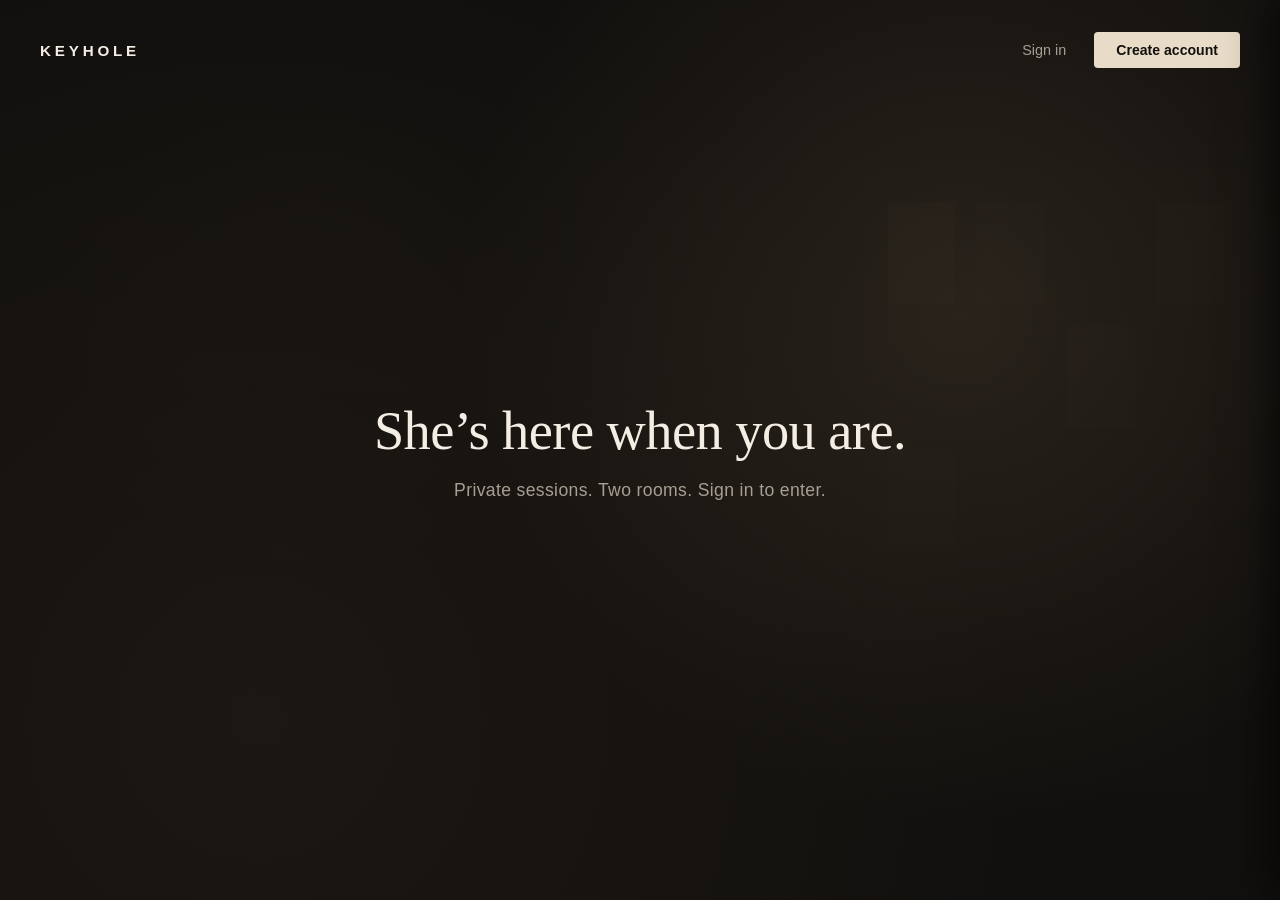
==== index.html @ d039ac05 "Redesign landing page door, sliding auth sheet, and two doors room experience Co-authored-by: mtthew" ====
<!doctype html>
<html lang="en">
<head>
<meta charset="utf-8">
<meta name="viewport" content="width=device-width,initial-scale=1,viewport-fit=cover">
<meta name="theme-color" content="#12100E">
<title>KEYHOLE</title>
<style>
:root {
  --charcoal: #12100E;
  --panel-bg: #1A1714;
  --warm-white: #F3EDE4;
  --muted-stone: #A89F94;
  --cream: #E8DCC8;
  --gold: #C4A574;
  --dusty-rose: #B86A5A;
  --border-line: rgba(196, 165, 116, 0.2);
}

* { box-sizing: border-box; margin: 0; padding: 0; }

body {
  min-height: 100vh;
  background-color: var(--charcoal);
  color: var(--warm-white);
  font-family: -apple-system, BlinkMacSystemFont, "Segoe UI", Roboto, "Helvetica Neue", sans-serif;
  overflow-x: hidden;
  position: relative;
}

/* Dark apartment night background with warm lamp glow & soft city glass */
.bg-scene {
  position: fixed;
  inset: 0;
  z-index: 1;
  background:
    radial-gradient(circle at 75% 35%, rgba(196, 165, 116, 0.12) 0%, transparent 45%),
    radial-gradient(circle at 20% 80%, rgba(30, 25, 20, 0.8) 0%, transparent 60%),
    linear-gradient(180deg, rgba(18, 16, 14, 0.7) 0%, rgba(18, 16, 14, 0.95) 100%),
    url("data:image/svg+xml,%3Csvg xmlns='http://www.w3.org/2000/svg' width='1200' height='800' viewBox='0 0 1200 800'%3E%3Crect width='1200' height='800' fill='%2312100E'/%3E%3Cpath d='M0 0h1200v800H0z' fill='%2312100E'/%3E%3Cg opacity='0.25'%3E%3Crect x='800' y='150' width='350' height='550' fill='%231f1a15' rx='4'/%3E%3Crect x='820' y='180' width='60' height='90' fill='%23C4A574' opacity='0.3'/%3E%3Crect x='900' y='180' width='60' height='90' fill='%23A89F94' opacity='0.15'/%3E%3Crect x='980' y='290' width='60' height='90' fill='%23C4A574' opacity='0.25'/%3E%3Crect x='820' y='400' width='60' height='90' fill='%23A89F94' opacity='0.2'/%3E%3Crect x='1060' y='180' width='60' height='90' fill='%23C4A574' opacity='0.2'/%3E%3C/g%3E%3Ccircle cx='300' cy='320' r='180' fill='%23C4A574' opacity='0.08' filter='blur(40px)'/%3E%3C/svg%3E");
  background-size: cover;
  background-position: center;
}

/* Top bar navigation */
.site-header {
  position: absolute;
  top: 0;
  left: 0;
  right: 0;
  z-index: 10;
  display: flex;
  justify-content: space-between;
  align-items: center;
  padding: 32px 40px;
}

.brand-name {
  font-size: 0.95rem;
  letter-spacing: 0.25em;
  text-transform: uppercase;
  color: var(--warm-white);
  font-weight: 600;
}

.auth-nav-actions {
  display: flex;
  align-items: center;
  gap: 28px;
}

.btn-quiet {
  background: none;
  border: none;
  color: var(--muted-stone);
  font-size: 0.9rem;
  cursor: pointer;
  transition: color 0.2s ease;
  padding: 0;
}

.btn-quiet:hover {
  color: var(--warm-white);
}

.btn-cream {
  background-color: var(--cream);
  color: var(--charcoal);
  border: none;
  padding: 10px 22px;
  border-radius: 4px;
  font-size: 0.88rem;
  font-weight: 600;
  cursor: pointer;
  transition: opacity 0.2s ease, background-color 0.2s ease;
}

.btn-cream:hover {
  opacity: 0.92;
}

.btn-cream:disabled {
  opacity: 0.6;
  cursor: wait;
}

/* Center Hero Copy */
.hero-stage {
  position: relative;
  z-index: 5;
  min-height: 100vh;
  display: flex;
  flex-direction: column;
  justify-content: center;
  align-items: center;
  text-align: center;
  padding: 0 24px;
  transition: transform 0.4s ease;
}

.hero-main-title {
  font-family: Georgia, "Times New Roman", serif;
  font-size: clamp(2rem, 5vw, 3.4rem);
  font-weight: 400;
  color: var(--warm-white);
  letter-spacing: -0.01em;
  margin-bottom: 16px;
  line-height: 1.2;
}

.hero-sub-title {
  font-size: clamp(0.95rem, 2vw, 1.1rem);
  color: var(--muted-stone);
  font-weight: 400;
  letter-spacing: 0.02em;
}

/* Sliding Right Panel */
.slide-panel-overlay {
  position: fixed;
  top: 0;
  right: 0;
  bottom: 0;
  width: min(420px, 100vw);
  background-color: var(--panel-bg);
  z-index: 20;
  box-shadow: -10px 0 40px rgba(0, 0, 0, 0.6);
  transform: translateX(100%);
  transition: transform 0.35s cubic-bezier(0.16, 1, 0.3, 1);
  display: flex;
  flex-direction: column;
  padding: 48px 36px;
  border-left: 1px solid var(--border-line);
}

.slide-panel-overlay.open {
  transform: translateX(0);
}

.panel-close-btn {
  position: absolute;
  top: 28px;
  right: 28px;
  background: none;
  border: none;
  color: var(--muted-stone);
  font-size: 1.4rem;
  cursor: pointer;
  line-height: 1;
}

.panel-close-btn:hover {
  color: var(--warm-white);
}

.panel-title {
  font-family: Georgia, serif;
  font-size: 1.6rem;
  font-weight: 400;
  color: var(--warm-white);
  margin-bottom: 32px;
}

.auth-form {
  display: flex;
  flex-direction: column;
  gap: 20px;
}

.field-group {
  display: flex;
  flex-direction: column;
  gap: 8px;
}

.field-label {
  font-size: 0.8rem;
  color: var(--muted-stone);
  letter-spacing: 0.04em;
}

.field-input {
  width: 100%;
  padding: 12px 14px;
  background-color: var(--charcoal);
  border: 1px solid var(--border-line);
  border-radius: 4px;
  color: var(--warm-white);
  font-size: 0.95rem;
  transition: border-color 0.2s ease;
}

.field-input:focus {
  outline: none;
  border-color: var(--gold);
}

.checkbox-group {
  display: flex;
  align-items: center;
  gap: 10px;
  margin-top: 4px;
}

.checkbox-group input[type="checkbox"] {
  accent-color: var(--gold);
  width: 16px;
  height: 16px;
  cursor: pointer;
}

.checkbox-group label {
  font-size: 0.85rem;
  color: var(--muted-stone);
  cursor: pointer;
}

.panel-submit-btn {
  margin-top: 8px;
  width: 100%;
  padding: 14px;
}

.toggle-mode-wrap {
  margin-top: 20px;
  text-align: center;
}

.toggle-mode-link {
  font-size: 0.85rem;
  color: var(--muted-stone);
  background: none;
  border: none;
  cursor: pointer;
  text-decoration: underline;
  text-underline-offset: 3px;
}

.toggle-mode-link:hover {
  color: var(--warm-white);
}

.forgot-pwd-wrap {
  margin-top: 12px;
  text-align: center;
}

.forgot-pwd-link {
  font-size: 0.75rem;
  color: var(--muted-stone);
  text-decoration: none;
  opacity: 0.7;
}

.forgot-pwd-link:hover {
  opacity: 1;
  text-decoration: underline;
}

.msg-box {
  min-height: 1.2em;
  margin-top: 8px;
  font-size: 0.85rem;
  line-height: 1.4;
}

.msg-box.error {
  color: var(--dusty-rose);
}

.msg-box.ok {
  color: var(--gold);
}

@media (max-width: 600px) {
  .site-header {
    padding: 24px 20px;
  }
  .slide-panel-overlay {
    padding: 36px 24px;
  }
}
</style>
</head>
<body>

<div class="bg-scene"></div>

<header class="site-header">
  <div class="brand-name">KEYHOLE</div>
  <div class="auth-nav-actions">
    <button class="btn-quiet" id="nav-signin-btn">Sign in</button>
    <button class="btn-cream" id="nav-signup-btn">Create account</button>
  </div>
</header>

<main class="hero-stage">
  <h1 class="hero-main-title">She’s here when you are.</h1>
  <p class="hero-sub-title">Private sessions. Two rooms. Sign in to enter.</p>
</main>

<aside class="slide-panel-overlay" id="auth-panel" aria-label="Sign in or Create Account">
  <button class="panel-close-btn" id="panel-close-btn" aria-label="Close panel">&times;</button>
  <h2 class="panel-title" id="panel-title">Sign in</h2>

  <form id="auth-form" class="auth-form" novalidate>
    <div class="field-group" id="name-group" style="display: none;">
      <label class="field-label" for="display_name">Name</label>
      <input class="field-input" id="display_name" name="display_name" type="text" autocomplete="nickname" placeholder="What should she call you?">
    </div>

    <div class="field-group">
      <label class="field-label" for="email">Email</label>
      <input class="field-input" id="email" name="email" type="email" autocomplete="email" required placeholder="you@example.com">
    </div>

    <div class="field-group">
      <label class="field-label" for="password">Password</label>
      <input class="field-input" id="password" name="password" type="password" autocomplete="current-password" required placeholder="Password">
    </div>

    <div class="checkbox-group" id="age-group" style="display: none;">
      <input type="checkbox" id="age_gate" name="age_gate">
      <label for="age_gate">I am 18 or older</label>
    </div>

    <button type="submit" class="btn-cream panel-submit-btn" id="submit-btn">Sign in</button>

    <div class="forgot-pwd-wrap" id="forgot-wrap">
      <a href="#" id="forgot-link" class="forgot-pwd-link">Forgot password</a>
    </div>

    <div id="msg" class="msg-box" role="status"></div>
  </form>

  <div class="toggle-mode-wrap">
    <button class="toggle-mode-link" id="toggle-link">New here? Create account</button>
  </div>
</aside>

<script>
(() => {
  const TOKEN_KEY = 'keyhole_auth_token_v1';
  const NEXT = 'rooms.html';

  if (localStorage.getItem(TOKEN_KEY)) {
    location.replace(NEXT);
    return;
  }

  const navSignin = document.getElementById('nav-signin-btn');
  const navSignup = document.getElementById('nav-signup-btn');
  const panel = document.getElementById('auth-panel');
  const closeBtn = document.getElementById('panel-close-btn');
  const panelTitle = document.getElementById('panel-title');

  const form = document.getElementById('auth-form');
  const nameGroup = document.getElementById('name-group');
  const ageGroup = document.getElementById('age-group');
  const email = document.getElementById('email');
  const password = document.getElementById('password');
  const displayName = document.getElementById('display_name');
  const ageGate = document.getElementById('age_gate');
  const submitBtn = document.getElementById('submit-btn');
  const toggleLink = document.getElementById('toggle-link');
  const forgotLink = document.getElementById('forgot-link');
  const msg = document.getElementById('msg');

  let mode = 'login'; // 'login' | 'signup'

  function say(text, kind) {
    msg.textContent = text || '';
    msg.className = 'msg-box' + (kind ? ' ' + kind : '');
  }

  function setMode(m) {
    mode = m;
    const signup = m === 'signup';
    panelTitle.textContent = signup ? 'Create account' : 'Sign in';
    nameGroup.style.display = signup ? 'flex' : 'none';
    ageGroup.style.display = signup ? 'flex' : 'none';
    password.autocomplete = signup ? 'new-password' : 'current-password';
    submitBtn.textContent = signup ? 'Create account' : 'Sign in';
    toggleLink.textContent = signup ? 'Already have an account? Sign in' : 'New here? Create account';
    say('');
  }

  function openPanel(m) {
    setMode(m);
    panel.classList.add('open');
    setTimeout(() => email.focus(), 100);
  }

  function closePanel() {
    panel.classList.remove('open');
  }

  async function api(path, body) {
    const res = await fetch(path, {
      method: 'POST',
      headers: { 'Content-Type': 'application/json' },
      body: JSON.stringify(body)
    });
    let data = {};
    try { data = await res.json(); } catch (_) {}
    if (!res.ok) {
      const e = new Error(data.detail || `Request failed (${res.status})`);
      e.status = res.status;
      throw e;
    }
    return data;
  }

  navSignin.addEventListener('click', () => openPanel('login'));
  navSignup.addEventListener('click', () => openPanel('signup'));
  closeBtn.addEventListener('click', closePanel);

  toggleLink.addEventListener('click', (e) => {
    e.preventDefault();
    setMode(mode === 'signup' ? 'login' : 'signup');
  });

  forgotLink.addEventListener('click', async (e) => {
    e.preventDefault();
    if (!email.value.trim()) return say('Enter your email first.', 'error');
    try {
      await api('/auth/resend-verification', { email: email.value.trim() });
      say(`Verification / reset link sent to ${email.value.trim()}.`, 'ok');
    } catch (err) {
      say(err.message, 'error');
    }
  });

  form.addEventListener('submit', async (e) => {
    e.preventDefault();
    const em = email.value.trim(), pw = password.value;
    if (!em || !pw) return say('Email and password are required.', 'error');

    if (mode === 'signup' && !ageGate.checked) {
      return say('You must confirm you are 18 or older.', 'error');
    }

    submitBtn.disabled = true;
    say('');

    try {
      if (mode === 'signup') {
        const res = await api('/auth/signup', {
          email: em,
          password: pw,
          display_name: displayName.value.trim() || em.split('@')[0]
        });
        if (res.needs_verification) {
          setMode('login');
          say(`Check ${em} for a verification link, then sign in.`, 'ok');
          return;
        }
      }
      const data = await api('/auth/login', { email: em, password: pw });
      localStorage.setItem(TOKEN_KEY, data.token);
      location.replace(NEXT);
    } catch (err) {
      say(err.message || 'Could not sign in.', 'error');
    } finally {
      submitBtn.disabled = false;
    }
  });
})();
</script>
</body>
</html>
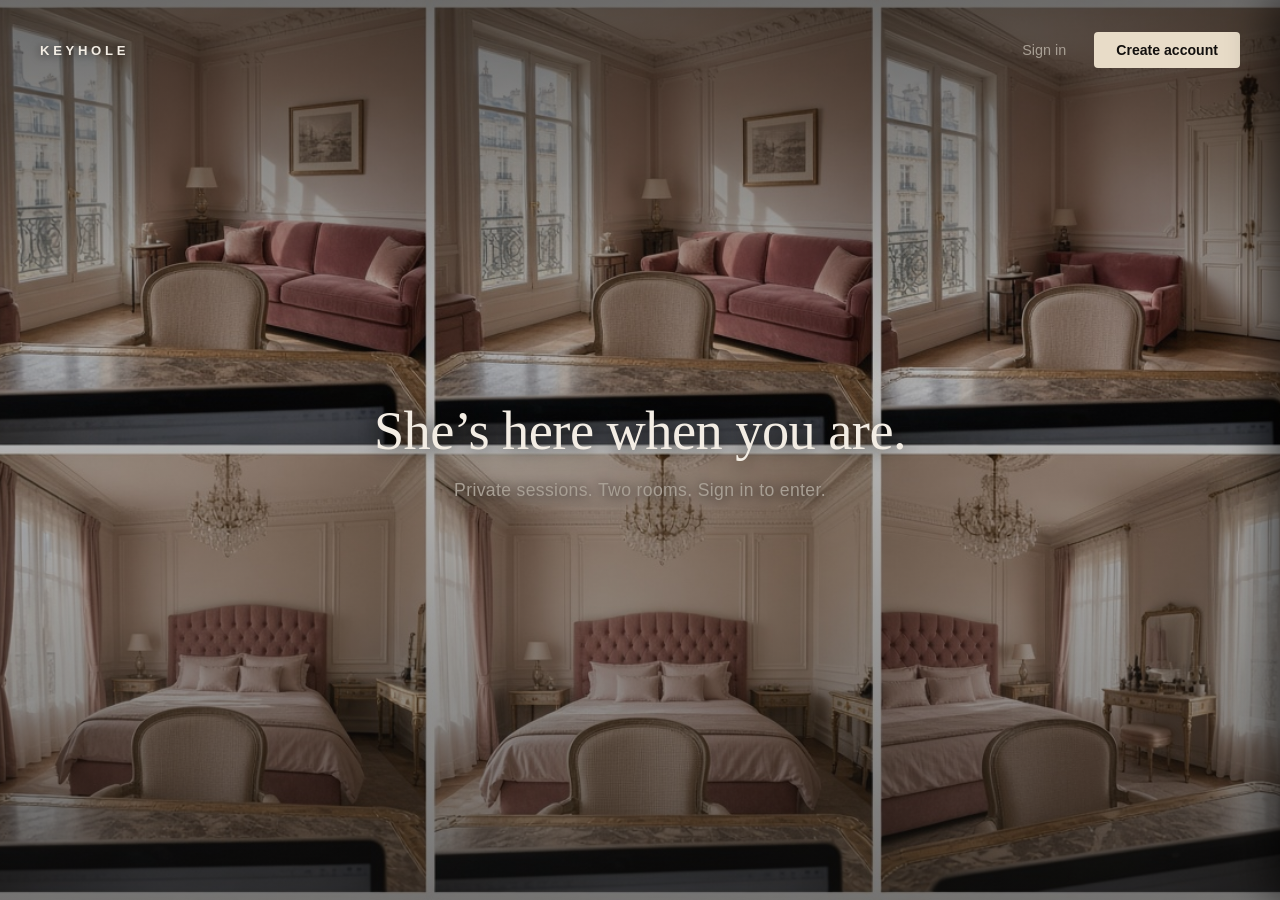
==== commit 1b1a151c: "Use real night stills for the door landing and room pick. The landing keeps the house sign-in sheet " ====
--- a/index.html
+++ b/index.html
@@ -28,18 +28,26 @@
   position: relative;
 }
 
-/* Dark apartment night background with warm lamp glow & soft city glass */
+/* One real night-apartment still. Charcoal scrim keeps type readable; house gold stays the brand. */
 .bg-scene {
   position: fixed;
   inset: 0;
   z-index: 1;
+  background: var(--charcoal);
+  overflow: hidden;
+}
+.bg-scene img {
+  width: 100%;
+  height: 100%;
+  object-fit: cover;
+  object-position: 28% center;
+}
+.bg-scrim {
+  position: absolute;
+  inset: 0;
   background:
-    radial-gradient(circle at 75% 35%, rgba(196, 165, 116, 0.12) 0%, transparent 45%),
-    radial-gradient(circle at 20% 80%, rgba(30, 25, 20, 0.8) 0%, transparent 60%),
-    linear-gradient(180deg, rgba(18, 16, 14, 0.7) 0%, rgba(18, 16, 14, 0.95) 100%),
-    url("data:image/svg+xml,%3Csvg xmlns='http://www.w3.org/2000/svg' width='1200' height='800' viewBox='0 0 1200 800'%3E%3Crect width='1200' height='800' fill='%2312100E'/%3E%3Cpath d='M0 0h1200v800H0z' fill='%2312100E'/%3E%3Cg opacity='0.25'%3E%3Crect x='800' y='150' width='350' height='550' fill='%231f1a15' rx='4'/%3E%3Crect x='820' y='180' width='60' height='90' fill='%23C4A574' opacity='0.3'/%3E%3Crect x='900' y='180' width='60' height='90' fill='%23A89F94' opacity='0.15'/%3E%3Crect x='980' y='290' width='60' height='90' fill='%23C4A574' opacity='0.25'/%3E%3Crect x='820' y='400' width='60' height='90' fill='%23A89F94' opacity='0.2'/%3E%3Crect x='1060' y='180' width='60' height='90' fill='%23C4A574' opacity='0.2'/%3E%3C/g%3E%3Ccircle cx='300' cy='320' r='180' fill='%23C4A574' opacity='0.08' filter='blur(40px)'/%3E%3C/svg%3E");
-  background-size: cover;
-  background-position: center;
+    linear-gradient(180deg, rgba(18, 16, 14, 0.62) 0%, rgba(18, 16, 14, 0.28) 42%, rgba(18, 16, 14, 0.58) 100%);
+  pointer-events: none;
 }
 
 /* Top bar navigation */
@@ -56,11 +64,12 @@
 }
 
 .brand-name {
-  font-size: 0.95rem;
-  letter-spacing: 0.25em;
+  font-size: 0.82rem;
+  letter-spacing: 0.28em;
   text-transform: uppercase;
   color: var(--warm-white);
   font-weight: 600;
+  text-shadow: 0 1px 10px rgba(18, 16, 14, 0.7);
 }
 
 .auth-nav-actions {
@@ -126,6 +135,7 @@
   letter-spacing: -0.01em;
   margin-bottom: 16px;
   line-height: 1.2;
+  text-shadow: 0 2px 18px rgba(18, 16, 14, 0.75);
 }
 
 .hero-sub-title {
@@ -133,6 +143,7 @@
   color: var(--muted-stone);
   font-weight: 400;
   letter-spacing: 0.02em;
+  text-shadow: 0 1px 12px rgba(18, 16, 14, 0.8);
 }
 
 /* Sliding Right Panel */
@@ -304,7 +315,10 @@
 </head>
 <body>
 
-<div class="bg-scene"></div>
+<div class="bg-scene" aria-hidden="true">
+  <img src="assets/IMG_3542.jpeg" alt="">
+  <div class="bg-scrim"></div>
+</div>
 
 <header class="site-header">
   <div class="brand-name">KEYHOLE</div>
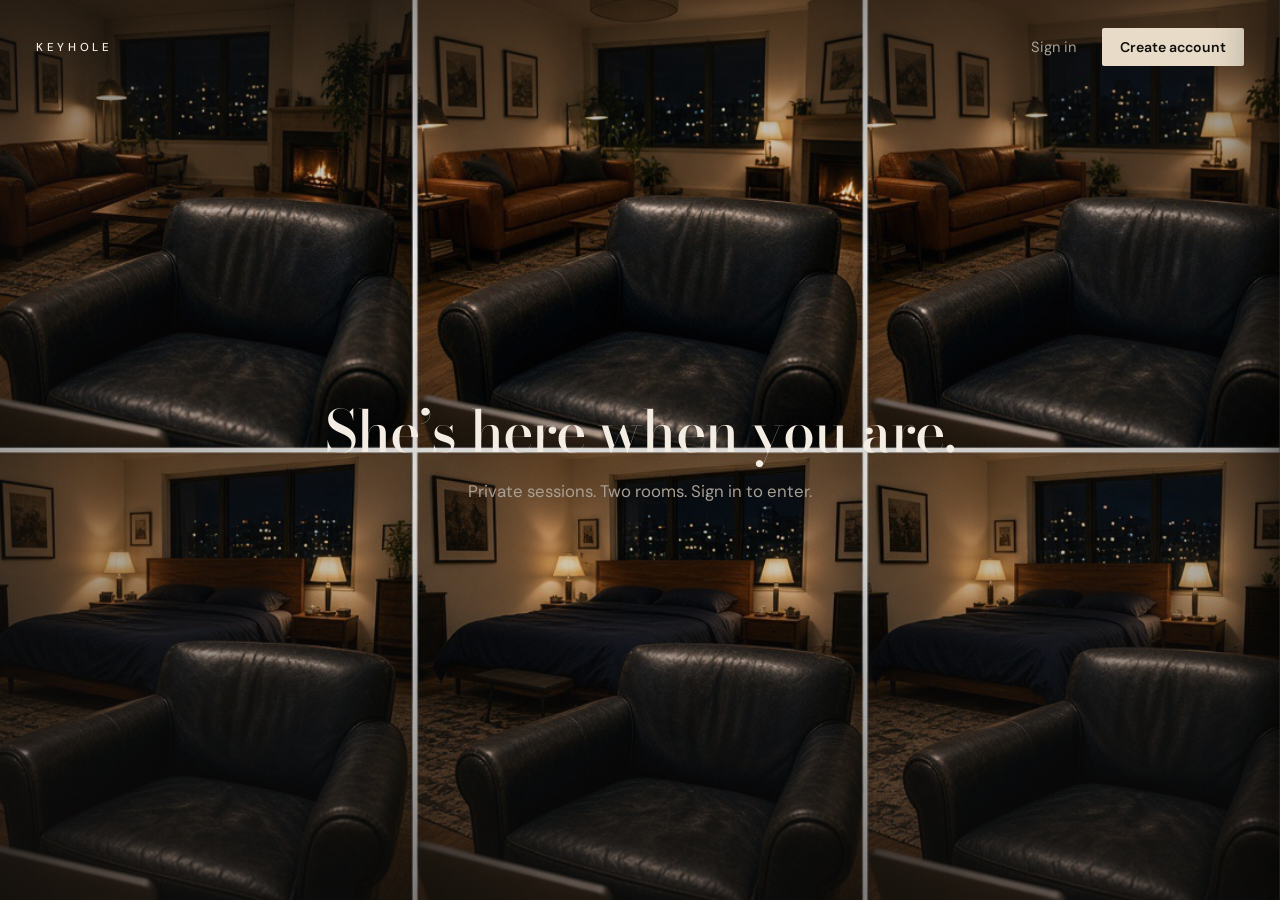
==== commit 69e8cb2c: "Replace the fake first page with a locked door, sign-in sheet, and two rooms. The landing is one nig" ====
--- a/index.html
+++ b/index.html
@@ -4,371 +4,258 @@
 <meta charset="utf-8">
 <meta name="viewport" content="width=device-width,initial-scale=1,viewport-fit=cover">
 <meta name="theme-color" content="#12100E">
+<meta name="color-scheme" content="dark">
 <title>KEYHOLE</title>
+<link rel="stylesheet" href="house.css">
+<link rel="preconnect" href="https://fonts.googleapis.com">
+<link rel="preconnect" href="https://fonts.gstatic.com" crossorigin>
+<link href="https://fonts.googleapis.com/css2?family=Bodoni+Moda:opsz,wght@6..96,500;6..96,600&family=DM+Sans:wght@400;500;600&display=swap" rel="stylesheet">
+<script>
+  if (localStorage.getItem('keyhole_auth_token_v1')) location.replace('rooms.html');
+</script>
 <style>
-:root {
-  --charcoal: #12100E;
-  --panel-bg: #1A1714;
-  --warm-white: #F3EDE4;
-  --muted-stone: #A89F94;
-  --cream: #E8DCC8;
-  --gold: #C4A574;
-  --dusty-rose: #B86A5A;
-  --border-line: rgba(196, 165, 116, 0.2);
-}
-
-* { box-sizing: border-box; margin: 0; padding: 0; }
-
-body {
-  min-height: 100vh;
-  background-color: var(--charcoal);
-  color: var(--warm-white);
-  font-family: -apple-system, BlinkMacSystemFont, "Segoe UI", Roboto, "Helvetica Neue", sans-serif;
-  overflow-x: hidden;
-  position: relative;
-}
-
-/* One real night-apartment still. Charcoal scrim keeps type readable; house gold stays the brand. */
-.bg-scene {
-  position: fixed;
-  inset: 0;
-  z-index: 1;
-  background: var(--charcoal);
-  overflow: hidden;
-}
-.bg-scene img {
-  width: 100%;
-  height: 100%;
-  object-fit: cover;
-  object-position: 28% center;
-}
-.bg-scrim {
-  position: absolute;
-  inset: 0;
-  background:
-    linear-gradient(180deg, rgba(18, 16, 14, 0.62) 0%, rgba(18, 16, 14, 0.28) 42%, rgba(18, 16, 14, 0.58) 100%);
-  pointer-events: none;
-}
-
-/* Top bar navigation */
-.site-header {
-  position: absolute;
-  top: 0;
-  left: 0;
-  right: 0;
-  z-index: 10;
-  display: flex;
-  justify-content: space-between;
-  align-items: center;
-  padding: 32px 40px;
-}
-
-.brand-name {
-  font-size: 0.82rem;
-  letter-spacing: 0.28em;
-  text-transform: uppercase;
-  color: var(--warm-white);
-  font-weight: 600;
-  text-shadow: 0 1px 10px rgba(18, 16, 14, 0.7);
-}
-
-.auth-nav-actions {
-  display: flex;
-  align-items: center;
-  gap: 28px;
-}
-
-.btn-quiet {
-  background: none;
-  border: none;
-  color: var(--muted-stone);
-  font-size: 0.9rem;
-  cursor: pointer;
-  transition: color 0.2s ease;
-  padding: 0;
-}
-
-.btn-quiet:hover {
-  color: var(--warm-white);
-}
-
-.btn-cream {
-  background-color: var(--cream);
-  color: var(--charcoal);
-  border: none;
-  padding: 10px 22px;
-  border-radius: 4px;
-  font-size: 0.88rem;
-  font-weight: 600;
-  cursor: pointer;
-  transition: opacity 0.2s ease, background-color 0.2s ease;
-}
-
-.btn-cream:hover {
-  opacity: 0.92;
-}
-
-.btn-cream:disabled {
-  opacity: 0.6;
-  cursor: wait;
-}
-
-/* Center Hero Copy */
-.hero-stage {
-  position: relative;
-  z-index: 5;
-  min-height: 100vh;
-  display: flex;
-  flex-direction: column;
-  justify-content: center;
-  align-items: center;
-  text-align: center;
-  padding: 0 24px;
-  transition: transform 0.4s ease;
-}
-
-.hero-main-title {
-  font-family: Georgia, "Times New Roman", serif;
-  font-size: clamp(2rem, 5vw, 3.4rem);
-  font-weight: 400;
-  color: var(--warm-white);
-  letter-spacing: -0.01em;
-  margin-bottom: 16px;
-  line-height: 1.2;
-  text-shadow: 0 2px 18px rgba(18, 16, 14, 0.75);
-}
-
-.hero-sub-title {
-  font-size: clamp(0.95rem, 2vw, 1.1rem);
-  color: var(--muted-stone);
-  font-weight: 400;
-  letter-spacing: 0.02em;
-  text-shadow: 0 1px 12px rgba(18, 16, 14, 0.8);
-}
-
-/* Sliding Right Panel */
-.slide-panel-overlay {
-  position: fixed;
-  top: 0;
-  right: 0;
-  bottom: 0;
-  width: min(420px, 100vw);
-  background-color: var(--panel-bg);
-  z-index: 20;
-  box-shadow: -10px 0 40px rgba(0, 0, 0, 0.6);
-  transform: translateX(100%);
-  transition: transform 0.35s cubic-bezier(0.16, 1, 0.3, 1);
-  display: flex;
-  flex-direction: column;
-  padding: 48px 36px;
-  border-left: 1px solid var(--border-line);
-}
-
-.slide-panel-overlay.open {
-  transform: translateX(0);
-}
-
-.panel-close-btn {
-  position: absolute;
-  top: 28px;
-  right: 28px;
-  background: none;
-  border: none;
-  color: var(--muted-stone);
-  font-size: 1.4rem;
-  cursor: pointer;
-  line-height: 1;
-}
-
-.panel-close-btn:hover {
-  color: var(--warm-white);
-}
-
-.panel-title {
-  font-family: Georgia, serif;
-  font-size: 1.6rem;
-  font-weight: 400;
-  color: var(--warm-white);
-  margin-bottom: 32px;
-}
-
-.auth-form {
-  display: flex;
-  flex-direction: column;
-  gap: 20px;
-}
-
-.field-group {
-  display: flex;
-  flex-direction: column;
-  gap: 8px;
-}
-
-.field-label {
-  font-size: 0.8rem;
-  color: var(--muted-stone);
-  letter-spacing: 0.04em;
-}
-
-.field-input {
-  width: 100%;
-  padding: 12px 14px;
-  background-color: var(--charcoal);
-  border: 1px solid var(--border-line);
-  border-radius: 4px;
-  color: var(--warm-white);
-  font-size: 0.95rem;
-  transition: border-color 0.2s ease;
-}
-
-.field-input:focus {
-  outline: none;
-  border-color: var(--gold);
-}
-
-.checkbox-group {
-  display: flex;
-  align-items: center;
-  gap: 10px;
-  margin-top: 4px;
-}
-
-.checkbox-group input[type="checkbox"] {
-  accent-color: var(--gold);
-  width: 16px;
-  height: 16px;
-  cursor: pointer;
-}
-
-.checkbox-group label {
-  font-size: 0.85rem;
-  color: var(--muted-stone);
-  cursor: pointer;
-}
-
-.panel-submit-btn {
-  margin-top: 8px;
-  width: 100%;
-  padding: 14px;
-}
-
-.toggle-mode-wrap {
-  margin-top: 20px;
-  text-align: center;
-}
-
-.toggle-mode-link {
-  font-size: 0.85rem;
-  color: var(--muted-stone);
-  background: none;
-  border: none;
-  cursor: pointer;
-  text-decoration: underline;
-  text-underline-offset: 3px;
-}
-
-.toggle-mode-link:hover {
-  color: var(--warm-white);
-}
-
-.forgot-pwd-wrap {
-  margin-top: 12px;
-  text-align: center;
-}
-
-.forgot-pwd-link {
-  font-size: 0.75rem;
-  color: var(--muted-stone);
-  text-decoration: none;
-  opacity: 0.7;
-}
-
-.forgot-pwd-link:hover {
-  opacity: 1;
-  text-decoration: underline;
-}
-
-.msg-box {
-  min-height: 1.2em;
-  margin-top: 8px;
-  font-size: 0.85rem;
-  line-height: 1.4;
-}
-
-.msg-box.error {
-  color: var(--dusty-rose);
-}
-
-.msg-box.ok {
-  color: var(--gold);
-}
-
-@media (max-width: 600px) {
-  .site-header {
-    padding: 24px 20px;
-  }
-  .slide-panel-overlay {
-    padding: 36px 24px;
-  }
-}
+  * { box-sizing: border-box; margin: 0; padding: 0; }
+  html, body { height: 100%; }
+  body {
+    min-height: 100vh;
+    background: var(--charcoal);
+    color: var(--ink);
+    font-family: "DM Sans", -apple-system, BlinkMacSystemFont, "Segoe UI", sans-serif;
+    overflow: hidden;
+  }
+  button, input { font: inherit; }
+  .night-still {
+    position: fixed;
+    inset: 0;
+    width: 100%;
+    height: 100%;
+    object-fit: cover;
+    object-position: center 40%;
+    z-index: 0;
+  }
+  .night-shade {
+    position: fixed;
+    inset: 0;
+    z-index: 1;
+    pointer-events: none;
+    background:
+      linear-gradient(180deg, rgba(18, 16, 14, 0.42) 0%, rgba(18, 16, 14, 0.08) 28%, rgba(18, 16, 14, 0.18) 62%, rgba(18, 16, 14, 0.55) 100%),
+      linear-gradient(90deg, rgba(18, 16, 14, 0.28), transparent 32%, transparent 68%, rgba(18, 16, 14, 0.2));
+  }
+  .house-bar {
+    position: absolute;
+    top: 0;
+    left: 0;
+    right: 0;
+    z-index: 5;
+    display: flex;
+    justify-content: space-between;
+    align-items: center;
+    padding: 28px 36px;
+  }
+  .house-name {
+    font-size: 0.72rem;
+    letter-spacing: 0.32em;
+    text-transform: uppercase;
+    font-weight: 500;
+    color: var(--ink);
+  }
+  .house-actions {
+    display: flex;
+    align-items: center;
+    gap: 26px;
+  }
+  .quiet {
+    background: none;
+    border: none;
+    color: var(--stone);
+    font-size: 0.92rem;
+    cursor: pointer;
+    padding: 0;
+  }
+  .quiet:hover { color: var(--ink); }
+  .cream-btn {
+    background: var(--cream);
+    color: var(--charcoal);
+    border: none;
+    border-radius: 2px;
+    padding: 10px 18px;
+    font-size: 0.88rem;
+    font-weight: 600;
+    cursor: pointer;
+  }
+  .cream-btn:hover { opacity: 0.92; }
+  .cream-btn:disabled { opacity: 0.6; cursor: wait; }
+  .hero {
+    position: relative;
+    z-index: 2;
+    min-height: 100vh;
+    display: flex;
+    flex-direction: column;
+    justify-content: center;
+    align-items: center;
+    text-align: center;
+    padding: 0 28px;
+    transition: padding 0.35s ease;
+  }
+  body.sheet-open .hero { padding-right: min(33.33vw, 440px); }
+  .hero-line {
+    font-family: "Bodoni Moda", Georgia, serif;
+    font-weight: 500;
+    font-size: clamp(2.1rem, 5vw, 3.6rem);
+    letter-spacing: -0.015em;
+    line-height: 1.15;
+    color: var(--ink);
+  }
+  .hero-note {
+    margin-top: 16px;
+    color: var(--stone);
+    font-size: clamp(0.92rem, 1.6vw, 1.05rem);
+    font-weight: 400;
+  }
+  .sheet {
+    position: fixed;
+    top: 0;
+    right: 0;
+    bottom: 0;
+    width: 33.333vw;
+    min-width: 300px;
+    max-width: 440px;
+    z-index: 8;
+    background: var(--panel);
+    border-left: 1px solid rgba(196, 165, 116, 0.28);
+    box-shadow: -18px 0 50px rgba(0, 0, 0, 0.45);
+    transform: translateX(100%);
+    transition: transform 0.38s cubic-bezier(0.16, 1, 0.3, 1);
+    padding: 56px 32px 32px;
+    overflow: auto;
+  }
+  .sheet.open { transform: translateX(0); }
+  .sheet-close {
+    position: absolute;
+    top: 22px;
+    right: 22px;
+    background: none;
+    border: none;
+    color: var(--stone);
+    font-size: 1.4rem;
+    line-height: 1;
+    cursor: pointer;
+  }
+  .sheet-close:hover { color: var(--ink); }
+  .sheet h2 {
+    font-family: "Bodoni Moda", Georgia, serif;
+    font-weight: 500;
+    font-size: 1.7rem;
+    margin-bottom: 28px;
+  }
+  form { display: flex; flex-direction: column; gap: 16px; }
+  label {
+    display: block;
+    font-size: 0.75rem;
+    letter-spacing: 0.06em;
+    text-transform: uppercase;
+    color: var(--stone);
+    margin-bottom: 6px;
+  }
+  input[type="email"],
+  input[type="password"],
+  input[type="text"] {
+    width: 100%;
+    background: var(--charcoal);
+    color: var(--ink);
+    border: 1px solid rgba(196, 165, 116, 0.22);
+    border-radius: 2px;
+    padding: 12px 12px;
+    outline: none;
+  }
+  input:focus { border-color: var(--gold); }
+  .age {
+    display: flex;
+    align-items: center;
+    gap: 10px;
+    color: var(--stone);
+    font-size: 0.88rem;
+  }
+  .age input { accent-color: var(--gold); width: 16px; height: 16px; }
+  .sheet .cream-btn { width: 100%; padding: 13px; }
+  .forgot {
+    display: block;
+    text-align: center;
+    margin-top: -4px;
+    font-size: 0.72rem;
+    color: var(--stone);
+    opacity: 0.8;
+    text-decoration: none;
+  }
+  .forgot:hover { color: var(--ink); }
+  .switch {
+    margin-top: 18px;
+    text-align: center;
+  }
+  .switch button {
+    background: none;
+    border: none;
+    color: var(--stone);
+    font-size: 0.84rem;
+    cursor: pointer;
+    text-decoration: underline;
+    text-underline-offset: 3px;
+  }
+  .switch button:hover { color: var(--ink); }
+  .msg { min-height: 1.2em; font-size: 0.84rem; line-height: 1.4; }
+  .msg.error { color: var(--rose); }
+  .msg.ok { color: var(--gold); }
+  @media (max-width: 760px) {
+    .house-bar { padding: 20px 18px; }
+    .sheet { width: 100%; min-width: 0; max-width: none; }
+    body.sheet-open .hero { padding-right: 28px; }
+  }
 </style>
 </head>
 <body>
-
-<div class="bg-scene" aria-hidden="true">
-  <img src="assets/IMG_3542.jpeg" alt="">
-  <div class="bg-scrim"></div>
-</div>
-
-<header class="site-header">
-  <div class="brand-name">KEYHOLE</div>
-  <div class="auth-nav-actions">
-    <button class="btn-quiet" id="nav-signin-btn">Sign in</button>
-    <button class="btn-cream" id="nav-signup-btn">Create account</button>
+<img class="night-still" src="assets/IMG_3547.jpeg" alt="">
+<div class="night-shade"></div>
+
+<header class="house-bar">
+  <div class="house-name">Keyhole</div>
+  <div class="house-actions">
+    <button type="button" class="quiet" id="nav-signin-btn">Sign in</button>
+    <button type="button" class="cream-btn" id="nav-signup-btn">Create account</button>
   </div>
 </header>
 
-<main class="hero-stage">
-  <h1 class="hero-main-title">She’s here when you are.</h1>
-  <p class="hero-sub-title">Private sessions. Two rooms. Sign in to enter.</p>
+<main class="hero">
+  <h1 class="hero-line">She’s here when you are.</h1>
+  <p class="hero-note">Private sessions. Two rooms. Sign in to enter.</p>
 </main>
 
-<aside class="slide-panel-overlay" id="auth-panel" aria-label="Sign in or Create Account">
-  <button class="panel-close-btn" id="panel-close-btn" aria-label="Close panel">&times;</button>
-  <h2 class="panel-title" id="panel-title">Sign in</h2>
-
-  <form id="auth-form" class="auth-form" novalidate>
-    <div class="field-group" id="name-group" style="display: none;">
-      <label class="field-label" for="display_name">Name</label>
-      <input class="field-input" id="display_name" name="display_name" type="text" autocomplete="nickname" placeholder="What should she call you?">
+<aside class="sheet" id="auth-panel" aria-label="Sign in or create account" aria-hidden="true">
+  <button type="button" class="sheet-close" id="panel-close-btn" aria-label="Close">&times;</button>
+  <h2 id="panel-title">Sign in</h2>
+  <form id="auth-form" novalidate>
+    <div id="name-group" style="display:none">
+      <label for="display_name">Name</label>
+      <input id="display_name" name="display_name" type="text" autocomplete="nickname">
     </div>
-
-    <div class="field-group">
-      <label class="field-label" for="email">Email</label>
-      <input class="field-input" id="email" name="email" type="email" autocomplete="email" required placeholder="you@example.com">
+    <div>
+      <label for="email">Email</label>
+      <input id="email" name="email" type="email" autocomplete="email" required>
     </div>
-
-    <div class="field-group">
-      <label class="field-label" for="password">Password</label>
-      <input class="field-input" id="password" name="password" type="password" autocomplete="current-password" required placeholder="Password">
+    <div>
+      <label for="password">Password</label>
+      <input id="password" name="password" type="password" autocomplete="current-password" required>
     </div>
-
-    <div class="checkbox-group" id="age-group" style="display: none;">
+    <div class="age" id="age-group" style="display:none">
       <input type="checkbox" id="age_gate" name="age_gate">
-      <label for="age_gate">I am 18 or older</label>
+      <label for="age_gate" style="margin:0;letter-spacing:0;text-transform:none;font-size:0.88rem">I am 18 or older</label>
     </div>
-
-    <button type="submit" class="btn-cream panel-submit-btn" id="submit-btn">Sign in</button>
-
-    <div class="forgot-pwd-wrap" id="forgot-wrap">
-      <a href="#" id="forgot-link" class="forgot-pwd-link">Forgot password</a>
-    </div>
-
-    <div id="msg" class="msg-box" role="status"></div>
+    <button type="submit" class="cream-btn" id="submit-btn">Sign in</button>
+    <a href="#" id="forgot-link" class="forgot">Forgot password</a>
+    <div id="msg" class="msg" role="status"></div>
   </form>
-
-  <div class="toggle-mode-wrap">
-    <button class="toggle-mode-link" id="toggle-link">New here? Create account</button>
+  <div class="switch">
+    <button type="button" id="toggle-link">New here? Create account</button>
   </div>
 </aside>
 
@@ -376,7 +263,6 @@
 (() => {
   const TOKEN_KEY = 'keyhole_auth_token_v1';
   const NEXT = 'rooms.html';
-
   if (localStorage.getItem(TOKEN_KEY)) {
     location.replace(NEXT);
     return;
@@ -387,7 +273,6 @@
   const panel = document.getElementById('auth-panel');
   const closeBtn = document.getElementById('panel-close-btn');
   const panelTitle = document.getElementById('panel-title');
-
   const form = document.getElementById('auth-form');
   const nameGroup = document.getElementById('name-group');
   const ageGroup = document.getElementById('age-group');
@@ -399,19 +284,18 @@
   const toggleLink = document.getElementById('toggle-link');
   const forgotLink = document.getElementById('forgot-link');
   const msg = document.getElementById('msg');
-
-  let mode = 'login'; // 'login' | 'signup'
+  let mode = 'login';
 
   function say(text, kind) {
     msg.textContent = text || '';
-    msg.className = 'msg-box' + (kind ? ' ' + kind : '');
+    msg.className = 'msg' + (kind ? ' ' + kind : '');
   }
 
   function setMode(m) {
     mode = m;
     const signup = m === 'signup';
     panelTitle.textContent = signup ? 'Create account' : 'Sign in';
-    nameGroup.style.display = signup ? 'flex' : 'none';
+    nameGroup.style.display = signup ? 'block' : 'none';
     ageGroup.style.display = signup ? 'flex' : 'none';
     password.autocomplete = signup ? 'new-password' : 'current-password';
     submitBtn.textContent = signup ? 'Create account' : 'Sign in';
@@ -422,11 +306,15 @@
   function openPanel(m) {
     setMode(m);
     panel.classList.add('open');
-    setTimeout(() => email.focus(), 100);
+    panel.setAttribute('aria-hidden', 'false');
+    document.body.classList.add('sheet-open');
+    setTimeout(() => email.focus(), 80);
   }
 
   function closePanel() {
     panel.classList.remove('open');
+    panel.setAttribute('aria-hidden', 'true');
+    document.body.classList.remove('sheet-open');
   }
 
   async function api(path, body) {
@@ -438,9 +326,11 @@
     let data = {};
     try { data = await res.json(); } catch (_) {}
     if (!res.ok) {
-      const e = new Error(data.detail || `Request failed (${res.status})`);
-      e.status = res.status;
-      throw e;
+      const detail = data.detail;
+      const text = typeof detail === 'string' ? detail : (Array.isArray(detail) ? (detail[0] && detail[0].msg) : '') || ('Request failed (' + res.status + ')');
+      const err = new Error(text);
+      err.status = res.status;
+      throw err;
     }
     return data;
   }
@@ -448,18 +338,17 @@
   navSignin.addEventListener('click', () => openPanel('login'));
   navSignup.addEventListener('click', () => openPanel('signup'));
   closeBtn.addEventListener('click', closePanel);
-
-  toggleLink.addEventListener('click', (e) => {
-    e.preventDefault();
-    setMode(mode === 'signup' ? 'login' : 'signup');
+  document.addEventListener('keydown', (e) => {
+    if (e.key === 'Escape') closePanel();
   });
+  toggleLink.addEventListener('click', () => setMode(mode === 'signup' ? 'login' : 'signup'));
 
   forgotLink.addEventListener('click', async (e) => {
     e.preventDefault();
     if (!email.value.trim()) return say('Enter your email first.', 'error');
     try {
       await api('/auth/resend-verification', { email: email.value.trim() });
-      say(`Verification / reset link sent to ${email.value.trim()}.`, 'ok');
+      say('Check ' + email.value.trim() + ' for a link.', 'ok');
     } catch (err) {
       say(err.message, 'error');
     }
@@ -467,16 +356,12 @@
 
   form.addEventListener('submit', async (e) => {
     e.preventDefault();
-    const em = email.value.trim(), pw = password.value;
+    const em = email.value.trim();
+    const pw = password.value;
     if (!em || !pw) return say('Email and password are required.', 'error');
-
-    if (mode === 'signup' && !ageGate.checked) {
-      return say('You must confirm you are 18 or older.', 'error');
-    }
-
+    if (mode === 'signup' && !ageGate.checked) return say('You must confirm you are 18 or older.', 'error');
     submitBtn.disabled = true;
     say('');
-
     try {
       if (mode === 'signup') {
         const res = await api('/auth/signup', {
@@ -486,7 +371,7 @@
         });
         if (res.needs_verification) {
           setMode('login');
-          say(`Check ${em} for a verification link, then sign in.`, 'ok');
+          say('Check ' + em + ' for a verification link, then sign in.', 'ok');
           return;
         }
       }
--- a/house.css
+++ b/house.css
@@ -0,0 +1,16 @@
+/* House chrome. Room accents stay off this file:
+   gold is the house, amber is Chloe, cream and clay are Bailey. */
+:root {
+  --charcoal: #12100E;
+  --panel: #1A1714;
+  --ink: #F3EDE4;
+  --stone: #A89F94;
+  --cream: #E8DCC8;
+  --gold: #C4A574;
+  --rose: #B86A5A;
+  --chloe-amber: #D4A574;
+  --chloe-navy: #1C2430;
+  --bailey-plaster: #E6DCCB;
+  --bailey-clay: #8F5A3C;
+  --bailey-iron: #3A2E27;
+}
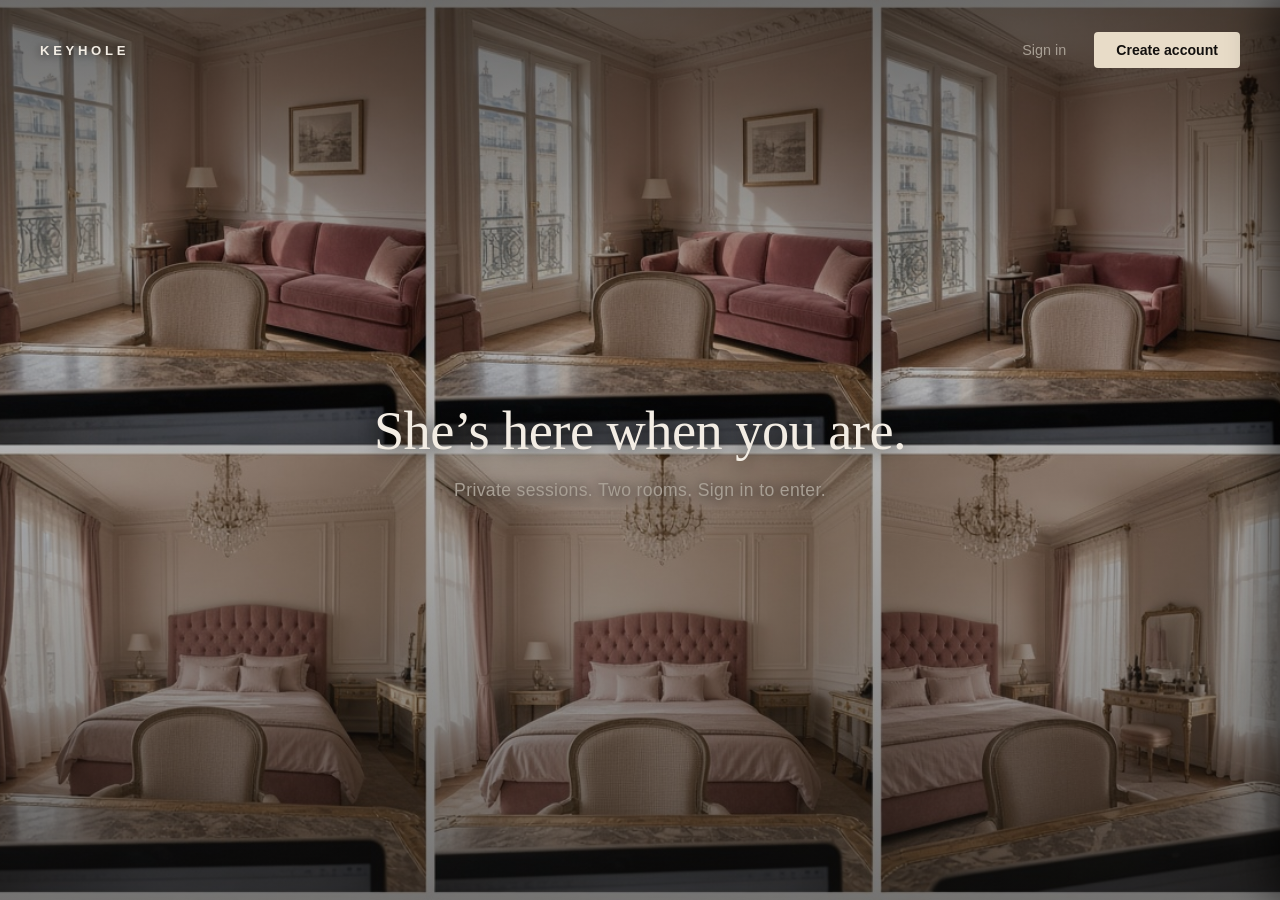
==== commit 5549a0ab: "Keep the sign-in token when entering rooms. A 401 from the profile check was deleting keyhole_auth_t" ====
--- a/index.html
+++ b/index.html
@@ -4,265 +4,380 @@
 <meta charset="utf-8">
 <meta name="viewport" content="width=device-width,initial-scale=1,viewport-fit=cover">
 <meta name="theme-color" content="#12100E">
-<meta name="color-scheme" content="dark">
 <title>KEYHOLE</title>
-<link rel="stylesheet" href="house.css">
-<link rel="preconnect" href="https://fonts.googleapis.com">
-<link rel="preconnect" href="https://fonts.gstatic.com" crossorigin>
-<link href="https://fonts.googleapis.com/css2?family=Bodoni+Moda:opsz,wght@6..96,500;6..96,600&family=DM+Sans:wght@400;500;600&display=swap" rel="stylesheet">
-<script>
-  if (localStorage.getItem('keyhole_auth_token_v1')) location.replace('rooms.html');
-</script>
 <style>
-  * { box-sizing: border-box; margin: 0; padding: 0; }
-  html, body { height: 100%; }
-  body {
-    min-height: 100vh;
-    background: var(--charcoal);
-    color: var(--ink);
-    font-family: "DM Sans", -apple-system, BlinkMacSystemFont, "Segoe UI", sans-serif;
-    overflow: hidden;
-  }
-  button, input { font: inherit; }
-  .night-still {
-    position: fixed;
-    inset: 0;
-    width: 100%;
-    height: 100%;
-    object-fit: cover;
-    object-position: center 40%;
-    z-index: 0;
-  }
-  .night-shade {
-    position: fixed;
-    inset: 0;
-    z-index: 1;
-    pointer-events: none;
-    background:
-      linear-gradient(180deg, rgba(18, 16, 14, 0.42) 0%, rgba(18, 16, 14, 0.08) 28%, rgba(18, 16, 14, 0.18) 62%, rgba(18, 16, 14, 0.55) 100%),
-      linear-gradient(90deg, rgba(18, 16, 14, 0.28), transparent 32%, transparent 68%, rgba(18, 16, 14, 0.2));
-  }
-  .house-bar {
-    position: absolute;
-    top: 0;
-    left: 0;
-    right: 0;
-    z-index: 5;
-    display: flex;
-    justify-content: space-between;
-    align-items: center;
-    padding: 28px 36px;
-  }
-  .house-name {
-    font-size: 0.72rem;
-    letter-spacing: 0.32em;
-    text-transform: uppercase;
-    font-weight: 500;
-    color: var(--ink);
-  }
-  .house-actions {
-    display: flex;
-    align-items: center;
-    gap: 26px;
-  }
-  .quiet {
-    background: none;
-    border: none;
-    color: var(--stone);
-    font-size: 0.92rem;
-    cursor: pointer;
-    padding: 0;
-  }
-  .quiet:hover { color: var(--ink); }
-  .cream-btn {
-    background: var(--cream);
-    color: var(--charcoal);
-    border: none;
-    border-radius: 2px;
-    padding: 10px 18px;
-    font-size: 0.88rem;
-    font-weight: 600;
-    cursor: pointer;
-  }
-  .cream-btn:hover { opacity: 0.92; }
-  .cream-btn:disabled { opacity: 0.6; cursor: wait; }
-  .hero {
-    position: relative;
-    z-index: 2;
-    min-height: 100vh;
-    display: flex;
-    flex-direction: column;
-    justify-content: center;
-    align-items: center;
-    text-align: center;
-    padding: 0 28px;
-    transition: padding 0.35s ease;
-  }
-  body.sheet-open .hero { padding-right: min(33.33vw, 440px); }
-  .hero-line {
-    font-family: "Bodoni Moda", Georgia, serif;
-    font-weight: 500;
-    font-size: clamp(2.1rem, 5vw, 3.6rem);
-    letter-spacing: -0.015em;
-    line-height: 1.15;
-    color: var(--ink);
-  }
-  .hero-note {
-    margin-top: 16px;
-    color: var(--stone);
-    font-size: clamp(0.92rem, 1.6vw, 1.05rem);
-    font-weight: 400;
-  }
-  .sheet {
-    position: fixed;
-    top: 0;
-    right: 0;
-    bottom: 0;
-    width: 33.333vw;
-    min-width: 300px;
-    max-width: 440px;
-    z-index: 8;
-    background: var(--panel);
-    border-left: 1px solid rgba(196, 165, 116, 0.28);
-    box-shadow: -18px 0 50px rgba(0, 0, 0, 0.45);
-    transform: translateX(100%);
-    transition: transform 0.38s cubic-bezier(0.16, 1, 0.3, 1);
-    padding: 56px 32px 32px;
-    overflow: auto;
-  }
-  .sheet.open { transform: translateX(0); }
-  .sheet-close {
-    position: absolute;
-    top: 22px;
-    right: 22px;
-    background: none;
-    border: none;
-    color: var(--stone);
-    font-size: 1.4rem;
-    line-height: 1;
-    cursor: pointer;
-  }
-  .sheet-close:hover { color: var(--ink); }
-  .sheet h2 {
-    font-family: "Bodoni Moda", Georgia, serif;
-    font-weight: 500;
-    font-size: 1.7rem;
-    margin-bottom: 28px;
-  }
-  form { display: flex; flex-direction: column; gap: 16px; }
-  label {
-    display: block;
-    font-size: 0.75rem;
-    letter-spacing: 0.06em;
-    text-transform: uppercase;
-    color: var(--stone);
-    margin-bottom: 6px;
-  }
-  input[type="email"],
-  input[type="password"],
-  input[type="text"] {
-    width: 100%;
-    background: var(--charcoal);
-    color: var(--ink);
-    border: 1px solid rgba(196, 165, 116, 0.22);
-    border-radius: 2px;
-    padding: 12px 12px;
-    outline: none;
-  }
-  input:focus { border-color: var(--gold); }
-  .age {
-    display: flex;
-    align-items: center;
-    gap: 10px;
-    color: var(--stone);
-    font-size: 0.88rem;
-  }
-  .age input { accent-color: var(--gold); width: 16px; height: 16px; }
-  .sheet .cream-btn { width: 100%; padding: 13px; }
-  .forgot {
-    display: block;
-    text-align: center;
-    margin-top: -4px;
-    font-size: 0.72rem;
-    color: var(--stone);
-    opacity: 0.8;
-    text-decoration: none;
-  }
-  .forgot:hover { color: var(--ink); }
-  .switch {
-    margin-top: 18px;
-    text-align: center;
-  }
-  .switch button {
-    background: none;
-    border: none;
-    color: var(--stone);
-    font-size: 0.84rem;
-    cursor: pointer;
-    text-decoration: underline;
-    text-underline-offset: 3px;
-  }
-  .switch button:hover { color: var(--ink); }
-  .msg { min-height: 1.2em; font-size: 0.84rem; line-height: 1.4; }
-  .msg.error { color: var(--rose); }
-  .msg.ok { color: var(--gold); }
-  @media (max-width: 760px) {
-    .house-bar { padding: 20px 18px; }
-    .sheet { width: 100%; min-width: 0; max-width: none; }
-    body.sheet-open .hero { padding-right: 28px; }
-  }
+:root {
+  --charcoal: #12100E;
+  --panel-bg: #1A1714;
+  --warm-white: #F3EDE4;
+  --muted-stone: #A89F94;
+  --cream: #E8DCC8;
+  --gold: #C4A574;
+  --dusty-rose: #B86A5A;
+  --border-line: rgba(196, 165, 116, 0.2);
+}
+
+* { box-sizing: border-box; margin: 0; padding: 0; }
+
+body {
+  min-height: 100vh;
+  background-color: var(--charcoal);
+  color: var(--warm-white);
+  font-family: -apple-system, BlinkMacSystemFont, "Segoe UI", Roboto, "Helvetica Neue", sans-serif;
+  overflow-x: hidden;
+  position: relative;
+}
+
+/* One real night-apartment still. Charcoal scrim keeps type readable; house gold stays the brand. */
+.bg-scene {
+  position: fixed;
+  inset: 0;
+  z-index: 1;
+  background: var(--charcoal);
+  overflow: hidden;
+}
+.bg-scene img {
+  width: 100%;
+  height: 100%;
+  object-fit: cover;
+  object-position: 28% center;
+}
+.bg-scrim {
+  position: absolute;
+  inset: 0;
+  background:
+    linear-gradient(180deg, rgba(18, 16, 14, 0.62) 0%, rgba(18, 16, 14, 0.28) 42%, rgba(18, 16, 14, 0.58) 100%);
+  pointer-events: none;
+}
+
+/* Top bar navigation */
+.site-header {
+  position: absolute;
+  top: 0;
+  left: 0;
+  right: 0;
+  z-index: 10;
+  display: flex;
+  justify-content: space-between;
+  align-items: center;
+  padding: 32px 40px;
+}
+
+.brand-name {
+  font-size: 0.82rem;
+  letter-spacing: 0.28em;
+  text-transform: uppercase;
+  color: var(--warm-white);
+  font-weight: 600;
+  text-shadow: 0 1px 10px rgba(18, 16, 14, 0.7);
+}
+
+.auth-nav-actions {
+  display: flex;
+  align-items: center;
+  gap: 28px;
+}
+
+.btn-quiet {
+  background: none;
+  border: none;
+  color: var(--muted-stone);
+  font-size: 0.9rem;
+  cursor: pointer;
+  transition: color 0.2s ease;
+  padding: 0;
+}
+
+.btn-quiet:hover {
+  color: var(--warm-white);
+}
+
+.btn-cream {
+  background-color: var(--cream);
+  color: var(--charcoal);
+  border: none;
+  padding: 10px 22px;
+  border-radius: 4px;
+  font-size: 0.88rem;
+  font-weight: 600;
+  cursor: pointer;
+  transition: opacity 0.2s ease, background-color 0.2s ease;
+}
+
+.btn-cream:hover {
+  opacity: 0.92;
+}
+
+.btn-cream:disabled {
+  opacity: 0.6;
+  cursor: wait;
+}
+
+/* Center Hero Copy */
+.hero-stage {
+  position: relative;
+  z-index: 5;
+  min-height: 100vh;
+  display: flex;
+  flex-direction: column;
+  justify-content: center;
+  align-items: center;
+  text-align: center;
+  padding: 0 24px;
+  transition: transform 0.4s ease;
+}
+
+.hero-main-title {
+  font-family: Georgia, "Times New Roman", serif;
+  font-size: clamp(2rem, 5vw, 3.4rem);
+  font-weight: 400;
+  color: var(--warm-white);
+  letter-spacing: -0.01em;
+  margin-bottom: 16px;
+  line-height: 1.2;
+  text-shadow: 0 2px 18px rgba(18, 16, 14, 0.75);
+}
+
+.hero-sub-title {
+  font-size: clamp(0.95rem, 2vw, 1.1rem);
+  color: var(--muted-stone);
+  font-weight: 400;
+  letter-spacing: 0.02em;
+  text-shadow: 0 1px 12px rgba(18, 16, 14, 0.8);
+}
+
+/* Sliding Right Panel */
+.slide-panel-overlay {
+  position: fixed;
+  top: 0;
+  right: 0;
+  bottom: 0;
+  width: min(420px, 100vw);
+  background-color: var(--panel-bg);
+  z-index: 20;
+  box-shadow: -10px 0 40px rgba(0, 0, 0, 0.6);
+  transform: translateX(100%);
+  transition: transform 0.35s cubic-bezier(0.16, 1, 0.3, 1);
+  display: flex;
+  flex-direction: column;
+  padding: 48px 36px;
+  border-left: 1px solid var(--border-line);
+}
+
+.slide-panel-overlay.open {
+  transform: translateX(0);
+}
+
+.panel-close-btn {
+  position: absolute;
+  top: 28px;
+  right: 28px;
+  background: none;
+  border: none;
+  color: var(--muted-stone);
+  font-size: 1.4rem;
+  cursor: pointer;
+  line-height: 1;
+}
+
+.panel-close-btn:hover {
+  color: var(--warm-white);
+}
+
+.panel-title {
+  font-family: Georgia, serif;
+  font-size: 1.6rem;
+  font-weight: 400;
+  color: var(--warm-white);
+  margin-bottom: 32px;
+}
+
+.auth-form {
+  display: flex;
+  flex-direction: column;
+  gap: 20px;
+}
+
+.field-group {
+  display: flex;
+  flex-direction: column;
+  gap: 8px;
+}
+
+.field-label {
+  font-size: 0.8rem;
+  color: var(--muted-stone);
+  letter-spacing: 0.04em;
+}
+
+.field-input {
+  width: 100%;
+  padding: 12px 14px;
+  background-color: var(--charcoal);
+  border: 1px solid var(--border-line);
+  border-radius: 4px;
+  color: var(--warm-white);
+  font-size: 0.95rem;
+  transition: border-color 0.2s ease;
+}
+
+.field-input:focus {
+  outline: none;
+  border-color: var(--gold);
+}
+
+.checkbox-group {
+  display: flex;
+  align-items: center;
+  gap: 10px;
+  margin-top: 4px;
+}
+
+.checkbox-group input[type="checkbox"] {
+  accent-color: var(--gold);
+  width: 16px;
+  height: 16px;
+  cursor: pointer;
+}
+
+.checkbox-group label {
+  font-size: 0.85rem;
+  color: var(--muted-stone);
+  cursor: pointer;
+}
+
+.panel-submit-btn {
+  margin-top: 8px;
+  width: 100%;
+  padding: 14px;
+}
+
+.toggle-mode-wrap {
+  margin-top: 20px;
+  text-align: center;
+}
+
+.toggle-mode-link {
+  font-size: 0.85rem;
+  color: var(--muted-stone);
+  background: none;
+  border: none;
+  cursor: pointer;
+  text-decoration: underline;
+  text-underline-offset: 3px;
+}
+
+.toggle-mode-link:hover {
+  color: var(--warm-white);
+}
+
+.forgot-pwd-wrap {
+  margin-top: 12px;
+  text-align: center;
+}
+
+.forgot-pwd-link {
+  font-size: 0.75rem;
+  color: var(--muted-stone);
+  text-decoration: none;
+  opacity: 0.7;
+}
+
+.forgot-pwd-link:hover {
+  opacity: 1;
+  text-decoration: underline;
+}
+
+.msg-box {
+  min-height: 1.2em;
+  margin-top: 8px;
+  font-size: 0.85rem;
+  line-height: 1.4;
+}
+
+.msg-box.error {
+  color: var(--dusty-rose);
+}
+
+.msg-box.ok {
+  color: var(--gold);
+}
+
+@media (max-width: 600px) {
+  .site-header {
+    padding: 24px 20px;
+  }
+  .slide-panel-overlay {
+    padding: 36px 24px;
+  }
+}
 </style>
 </head>
 <body>
-<img class="night-still" src="assets/IMG_3547.jpeg" alt="">
-<div class="night-shade"></div>
-
-<header class="house-bar">
-  <div class="house-name">Keyhole</div>
-  <div class="house-actions">
-    <button type="button" class="quiet" id="nav-signin-btn">Sign in</button>
-    <button type="button" class="cream-btn" id="nav-signup-btn">Create account</button>
+
+<div class="bg-scene" aria-hidden="true">
+  <img src="assets/IMG_3542.jpeg" alt="">
+  <div class="bg-scrim"></div>
+</div>
+
+<header class="site-header">
+  <div class="brand-name">KEYHOLE</div>
+  <div class="auth-nav-actions">
+    <button class="btn-quiet" id="nav-signin-btn">Sign in</button>
+    <button class="btn-cream" id="nav-signup-btn">Create account</button>
   </div>
 </header>
 
-<main class="hero">
-  <h1 class="hero-line">She’s here when you are.</h1>
-  <p class="hero-note">Private sessions. Two rooms. Sign in to enter.</p>
+<main class="hero-stage">
+  <h1 class="hero-main-title">She’s here when you are.</h1>
+  <p class="hero-sub-title">Private sessions. Two rooms. Sign in to enter.</p>
 </main>
 
-<aside class="sheet" id="auth-panel" aria-label="Sign in or create account" aria-hidden="true">
-  <button type="button" class="sheet-close" id="panel-close-btn" aria-label="Close">&times;</button>
-  <h2 id="panel-title">Sign in</h2>
-  <form id="auth-form" novalidate>
-    <div id="name-group" style="display:none">
-      <label for="display_name">Name</label>
-      <input id="display_name" name="display_name" type="text" autocomplete="nickname">
+<aside class="slide-panel-overlay" id="auth-panel" aria-label="Sign in or Create Account">
+  <button class="panel-close-btn" id="panel-close-btn" aria-label="Close panel">&times;</button>
+  <h2 class="panel-title" id="panel-title">Sign in</h2>
+
+  <form id="auth-form" class="auth-form" novalidate>
+    <div class="field-group" id="name-group" style="display: none;">
+      <label class="field-label" for="display_name">Name</label>
+      <input class="field-input" id="display_name" name="display_name" type="text" autocomplete="nickname" placeholder="What should she call you?">
     </div>
-    <div>
-      <label for="email">Email</label>
-      <input id="email" name="email" type="email" autocomplete="email" required>
+
+    <div class="field-group">
+      <label class="field-label" for="email">Email</label>
+      <input class="field-input" id="email" name="email" type="email" autocomplete="email" required placeholder="you@example.com">
     </div>
-    <div>
-      <label for="password">Password</label>
-      <input id="password" name="password" type="password" autocomplete="current-password" required>
+
+    <div class="field-group">
+      <label class="field-label" for="password">Password</label>
+      <input class="field-input" id="password" name="password" type="password" autocomplete="current-password" required placeholder="Password">
     </div>
-    <div class="age" id="age-group" style="display:none">
+
+    <div class="checkbox-group" id="age-group" style="display: none;">
       <input type="checkbox" id="age_gate" name="age_gate">
-      <label for="age_gate" style="margin:0;letter-spacing:0;text-transform:none;font-size:0.88rem">I am 18 or older</label>
+      <label for="age_gate">I am 18 or older</label>
     </div>
-    <button type="submit" class="cream-btn" id="submit-btn">Sign in</button>
-    <a href="#" id="forgot-link" class="forgot">Forgot password</a>
-    <div id="msg" class="msg" role="status"></div>
+
+    <button type="submit" class="btn-cream panel-submit-btn" id="submit-btn">Sign in</button>
+
+    <div class="forgot-pwd-wrap" id="forgot-wrap">
+      <a href="#" id="forgot-link" class="forgot-pwd-link">Forgot password</a>
+    </div>
+
+    <div id="msg" class="msg-box" role="status"></div>
   </form>
-  <div class="switch">
-    <button type="button" id="toggle-link">New here? Create account</button>
+
+  <div class="toggle-mode-wrap">
+    <button class="toggle-mode-link" id="toggle-link">New here? Create account</button>
   </div>
 </aside>
 
+<script src="auth.js"></script>
 <script>
 (() => {
-  const TOKEN_KEY = 'keyhole_auth_token_v1';
+  const TOKEN_KEY = KeyholeAuth.TOKEN_KEY;
   const NEXT = 'rooms.html';
+
   if (localStorage.getItem(TOKEN_KEY)) {
     location.replace(NEXT);
     return;
@@ -273,6 +388,7 @@
   const panel = document.getElementById('auth-panel');
   const closeBtn = document.getElementById('panel-close-btn');
   const panelTitle = document.getElementById('panel-title');
+
   const form = document.getElementById('auth-form');
   const nameGroup = document.getElementById('name-group');
   const ageGroup = document.getElementById('age-group');
@@ -284,18 +400,19 @@
   const toggleLink = document.getElementById('toggle-link');
   const forgotLink = document.getElementById('forgot-link');
   const msg = document.getElementById('msg');
-  let mode = 'login';
+
+  let mode = 'login'; // 'login' | 'signup'
 
   function say(text, kind) {
     msg.textContent = text || '';
-    msg.className = 'msg' + (kind ? ' ' + kind : '');
+    msg.className = 'msg-box' + (kind ? ' ' + kind : '');
   }
 
   function setMode(m) {
     mode = m;
     const signup = m === 'signup';
     panelTitle.textContent = signup ? 'Create account' : 'Sign in';
-    nameGroup.style.display = signup ? 'block' : 'none';
+    nameGroup.style.display = signup ? 'flex' : 'none';
     ageGroup.style.display = signup ? 'flex' : 'none';
     password.autocomplete = signup ? 'new-password' : 'current-password';
     submitBtn.textContent = signup ? 'Create account' : 'Sign in';
@@ -306,15 +423,11 @@
   function openPanel(m) {
     setMode(m);
     panel.classList.add('open');
-    panel.setAttribute('aria-hidden', 'false');
-    document.body.classList.add('sheet-open');
-    setTimeout(() => email.focus(), 80);
+    setTimeout(() => email.focus(), 100);
   }
 
   function closePanel() {
     panel.classList.remove('open');
-    panel.setAttribute('aria-hidden', 'true');
-    document.body.classList.remove('sheet-open');
   }
 
   async function api(path, body) {
@@ -326,11 +439,9 @@
     let data = {};
     try { data = await res.json(); } catch (_) {}
     if (!res.ok) {
-      const detail = data.detail;
-      const text = typeof detail === 'string' ? detail : (Array.isArray(detail) ? (detail[0] && detail[0].msg) : '') || ('Request failed (' + res.status + ')');
-      const err = new Error(text);
-      err.status = res.status;
-      throw err;
+      const e = new Error(data.detail || `Request failed (${res.status})`);
+      e.status = res.status;
+      throw e;
     }
     return data;
   }
@@ -338,17 +449,18 @@
   navSignin.addEventListener('click', () => openPanel('login'));
   navSignup.addEventListener('click', () => openPanel('signup'));
   closeBtn.addEventListener('click', closePanel);
-  document.addEventListener('keydown', (e) => {
-    if (e.key === 'Escape') closePanel();
+
+  toggleLink.addEventListener('click', (e) => {
+    e.preventDefault();
+    setMode(mode === 'signup' ? 'login' : 'signup');
   });
-  toggleLink.addEventListener('click', () => setMode(mode === 'signup' ? 'login' : 'signup'));
 
   forgotLink.addEventListener('click', async (e) => {
     e.preventDefault();
     if (!email.value.trim()) return say('Enter your email first.', 'error');
     try {
       await api('/auth/resend-verification', { email: email.value.trim() });
-      say('Check ' + email.value.trim() + ' for a link.', 'ok');
+      say(`Verification / reset link sent to ${email.value.trim()}.`, 'ok');
     } catch (err) {
       say(err.message, 'error');
     }
@@ -356,12 +468,16 @@
 
   form.addEventListener('submit', async (e) => {
     e.preventDefault();
-    const em = email.value.trim();
-    const pw = password.value;
+    const em = email.value.trim(), pw = password.value;
     if (!em || !pw) return say('Email and password are required.', 'error');
-    if (mode === 'signup' && !ageGate.checked) return say('You must confirm you are 18 or older.', 'error');
+
+    if (mode === 'signup' && !ageGate.checked) {
+      return say('You must confirm you are 18 or older.', 'error');
+    }
+
     submitBtn.disabled = true;
     say('');
+
     try {
       if (mode === 'signup') {
         const res = await api('/auth/signup', {
@@ -371,17 +487,20 @@
         });
         if (res.needs_verification) {
           setMode('login');
-          say('Check ' + em + ' for a verification link, then sign in.', 'ok');
+          say(`Check ${em} for a verification link, then sign in.`, 'ok');
           return;
         }
       }
-      const data = await api('/auth/login', { email: em, password: pw });
-      localStorage.setItem(TOKEN_KEY, data.token);
+      await KeyholeAuth.login(em, pw);
+      if (localStorage.getItem(TOKEN_KEY) !== KeyholeAuth.token() || !KeyholeAuth.token()) {
+        throw new Error('Could not save your session.');
+      }
       location.replace(NEXT);
+      return;
     } catch (err) {
       say(err.message || 'Could not sign in.', 'error');
     } finally {
-      submitBtn.disabled = false;
+      if (!KeyholeAuth.token()) submitBtn.disabled = false;
     }
   });
 })();
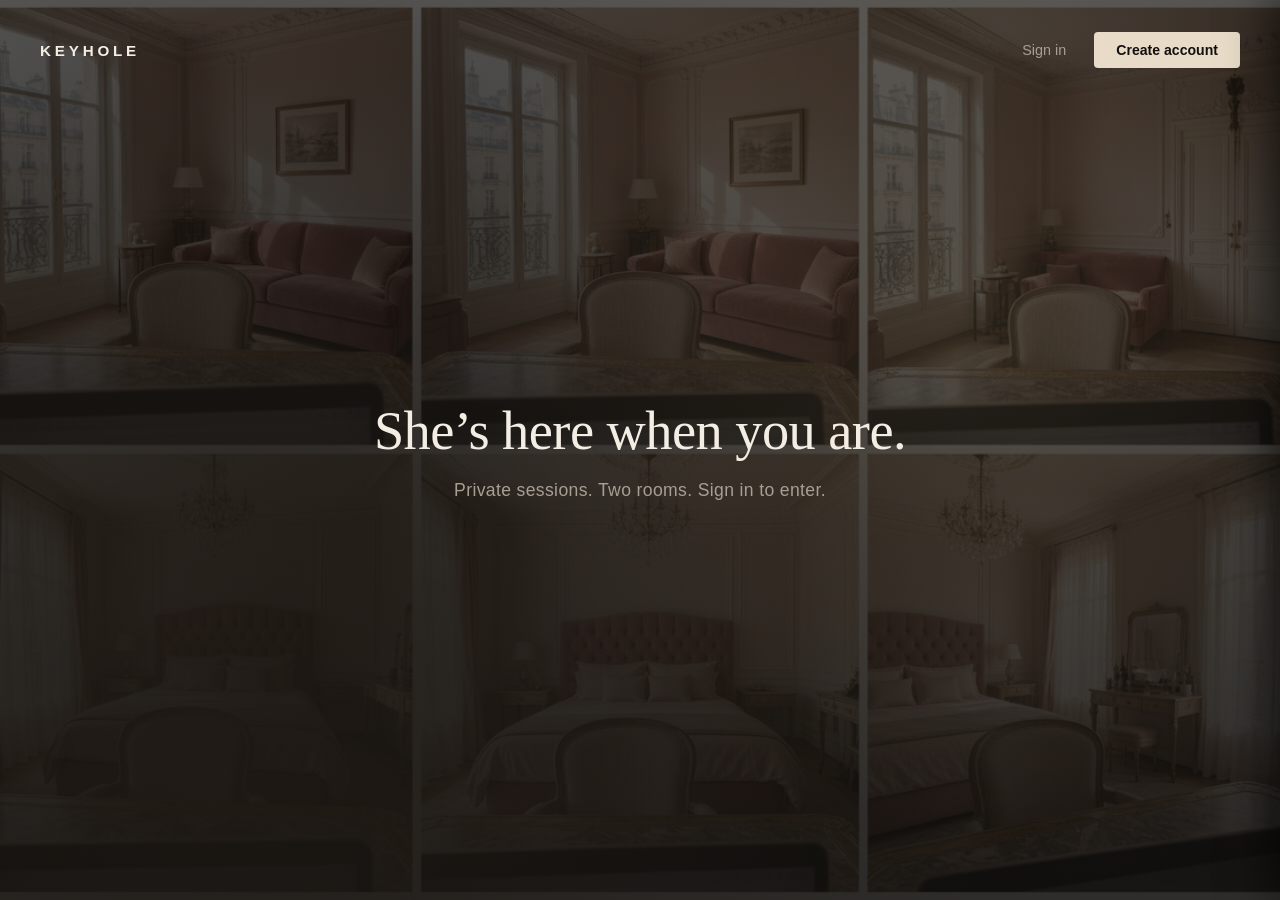
==== commit 93ea9bd7: "Use real room photos on the customer doors and stage. Replace Jules SVG stick figures and stock samp" ====
--- a/index.html
+++ b/index.html
@@ -28,26 +28,18 @@
   position: relative;
 }
 
-/* One real night-apartment still. Charcoal scrim keeps type readable; house gold stays the brand. */
+/* Dark apartment night background with warm lamp glow & soft city glass */
 .bg-scene {
   position: fixed;
   inset: 0;
   z-index: 1;
-  background: var(--charcoal);
-  overflow: hidden;
-}
-.bg-scene img {
-  width: 100%;
-  height: 100%;
-  object-fit: cover;
-  object-position: 28% center;
-}
-.bg-scrim {
-  position: absolute;
-  inset: 0;
   background:
-    linear-gradient(180deg, rgba(18, 16, 14, 0.62) 0%, rgba(18, 16, 14, 0.28) 42%, rgba(18, 16, 14, 0.58) 100%);
-  pointer-events: none;
+    radial-gradient(circle at 75% 35%, rgba(196, 165, 116, 0.12) 0%, transparent 45%),
+    radial-gradient(circle at 20% 80%, rgba(30, 25, 20, 0.8) 0%, transparent 60%),
+    linear-gradient(180deg, rgba(18, 16, 14, 0.72) 0%, rgba(18, 16, 14, 0.88) 100%),
+    url("assets/IMG_3542.jpeg");
+  background-size: cover;
+  background-position: center;
 }
 
 /* Top bar navigation */
@@ -64,12 +56,11 @@
 }
 
 .brand-name {
-  font-size: 0.82rem;
-  letter-spacing: 0.28em;
+  font-size: 0.95rem;
+  letter-spacing: 0.25em;
   text-transform: uppercase;
   color: var(--warm-white);
   font-weight: 600;
-  text-shadow: 0 1px 10px rgba(18, 16, 14, 0.7);
 }
 
 .auth-nav-actions {
@@ -135,7 +126,6 @@
   letter-spacing: -0.01em;
   margin-bottom: 16px;
   line-height: 1.2;
-  text-shadow: 0 2px 18px rgba(18, 16, 14, 0.75);
 }
 
 .hero-sub-title {
@@ -143,7 +133,6 @@
   color: var(--muted-stone);
   font-weight: 400;
   letter-spacing: 0.02em;
-  text-shadow: 0 1px 12px rgba(18, 16, 14, 0.8);
 }
 
 /* Sliding Right Panel */
@@ -315,10 +304,7 @@
 </head>
 <body>
 
-<div class="bg-scene" aria-hidden="true">
-  <img src="assets/IMG_3542.jpeg" alt="">
-  <div class="bg-scrim"></div>
-</div>
+<div class="bg-scene"></div>
 
 <header class="site-header">
   <div class="brand-name">KEYHOLE</div>
@@ -372,10 +358,9 @@
   </div>
 </aside>
 
-<script src="auth.js"></script>
 <script>
 (() => {
-  const TOKEN_KEY = KeyholeAuth.TOKEN_KEY;
+  const TOKEN_KEY = 'keyhole_auth_token_v1';
   const NEXT = 'rooms.html';
 
   if (localStorage.getItem(TOKEN_KEY)) {
@@ -491,16 +476,13 @@
           return;
         }
       }
-      await KeyholeAuth.login(em, pw);
-      if (localStorage.getItem(TOKEN_KEY) !== KeyholeAuth.token() || !KeyholeAuth.token()) {
-        throw new Error('Could not save your session.');
-      }
+      const data = await api('/auth/login', { email: em, password: pw });
+      localStorage.setItem(TOKEN_KEY, data.token);
       location.replace(NEXT);
-      return;
     } catch (err) {
       say(err.message || 'Could not sign in.', 'error');
     } finally {
-      if (!KeyholeAuth.token()) submitBtn.disabled = false;
+      submitBtn.disabled = false;
     }
   });
 })();
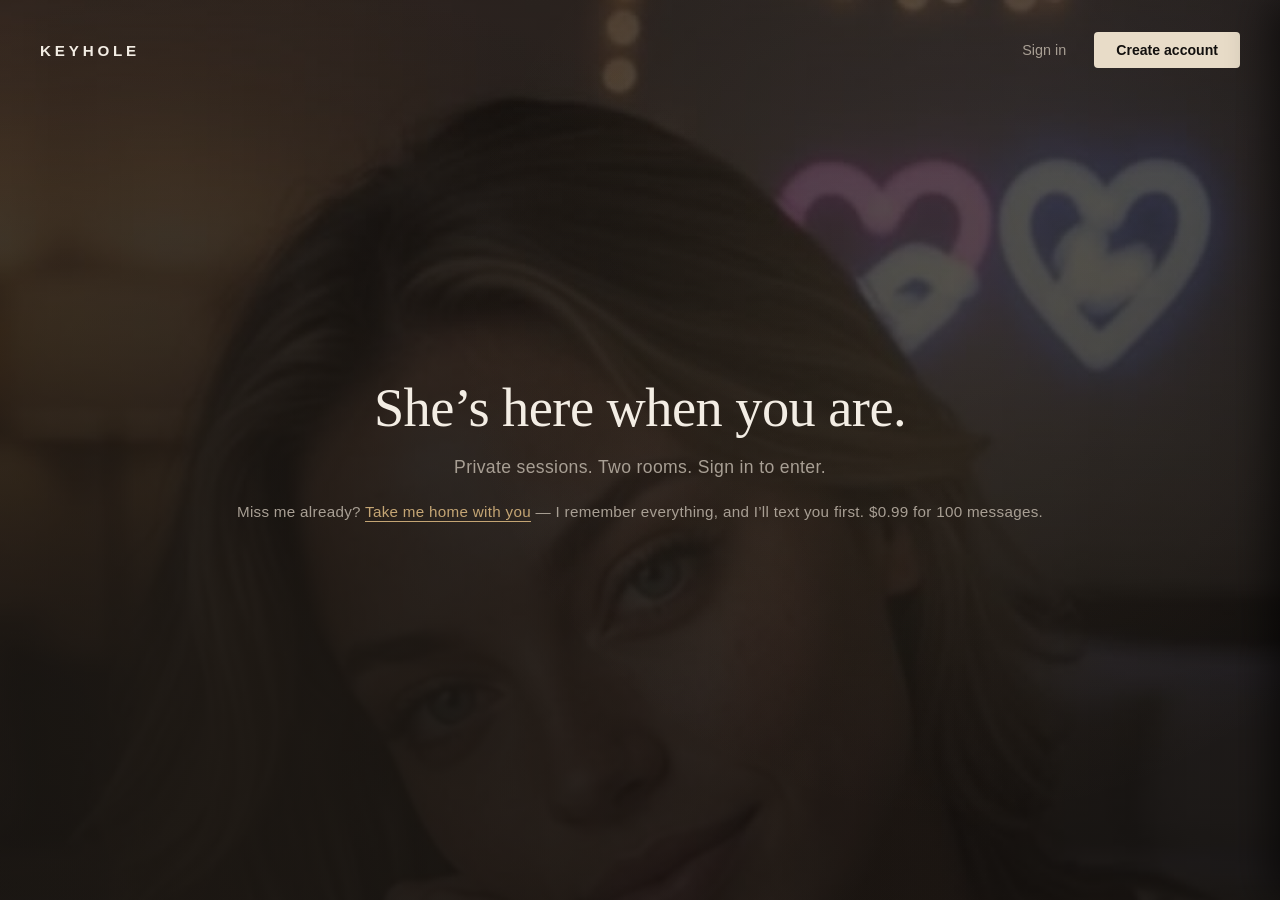
==== commit dd79fcf4: "Take Chloe Home: companion cross-promo + her room photos - Landing hero: Parisian room collage -> Ch" ====
--- a/index.html
+++ b/index.html
@@ -37,7 +37,7 @@
     radial-gradient(circle at 75% 35%, rgba(196, 165, 116, 0.12) 0%, transparent 45%),
     radial-gradient(circle at 20% 80%, rgba(30, 25, 20, 0.8) 0%, transparent 60%),
     linear-gradient(180deg, rgba(18, 16, 14, 0.72) 0%, rgba(18, 16, 14, 0.88) 100%),
-    url("assets/IMG_3542.jpeg");
+    url("assets/chloe-room.jpeg");
   background-size: cover;
   background-position: center;
 }
@@ -133,6 +133,26 @@
   color: var(--muted-stone);
   font-weight: 400;
   letter-spacing: 0.02em;
+}
+
+.hero-companion {
+  margin-top: 22px;
+  font-size: 0.95rem;
+  color: var(--muted-stone);
+  letter-spacing: 0.02em;
+  line-height: 1.6;
+}
+
+.hero-companion a {
+  color: var(--gold);
+  text-decoration: none;
+  border-bottom: 1px solid var(--gold);
+  padding-bottom: 1px;
+}
+
+.hero-companion a:hover {
+  color: var(--warm-white);
+  border-color: var(--warm-white);
 }
 
 /* Sliding Right Panel */
@@ -317,6 +337,7 @@
 <main class="hero-stage">
   <h1 class="hero-main-title">She’s here when you are.</h1>
   <p class="hero-sub-title">Private sessions. Two rooms. Sign in to enter.</p>
+  <p class="hero-companion">Miss me already? <a href="https://companion.lockeddoor.ai" target="_blank" rel="noopener">Take me home with you</a> — I remember everything, and I&rsquo;ll text you first. $0.99 for 100 messages.</p>
 </main>
 
 <aside class="slide-panel-overlay" id="auth-panel" aria-label="Sign in or Create Account">
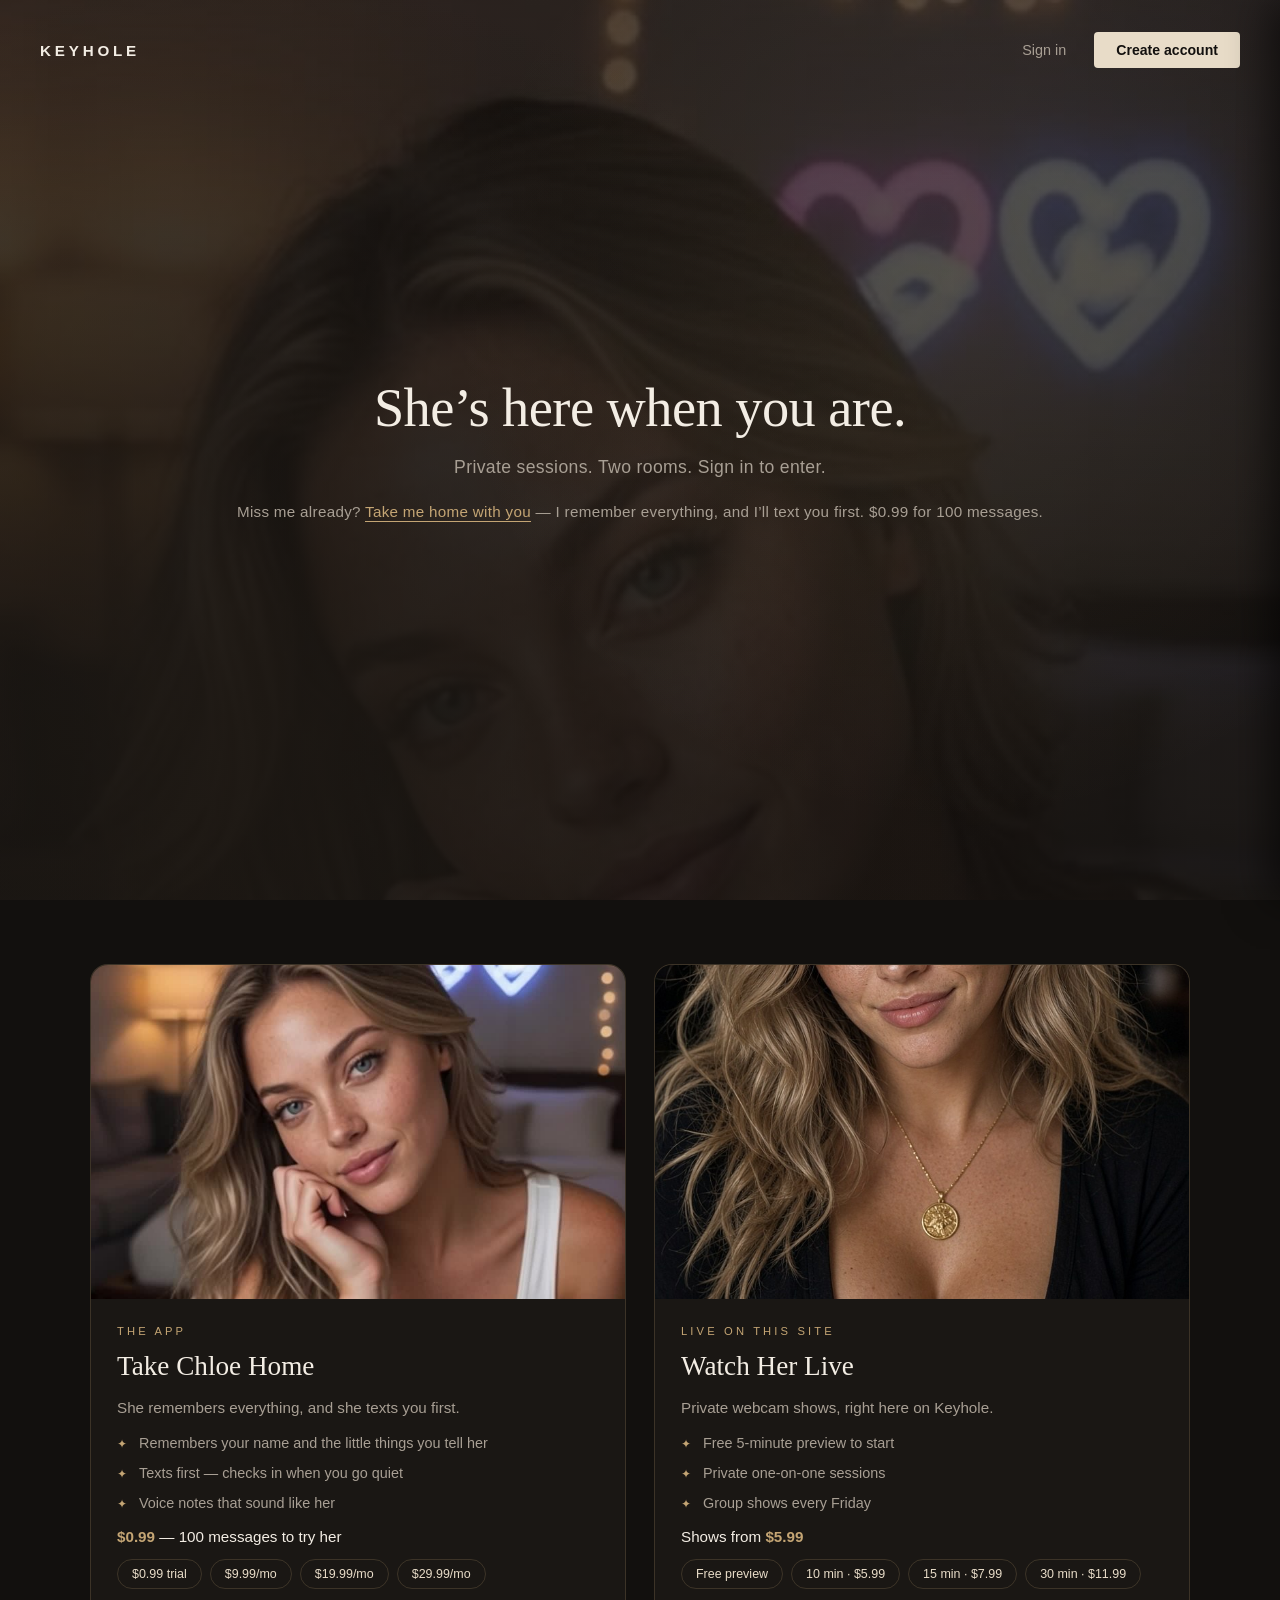
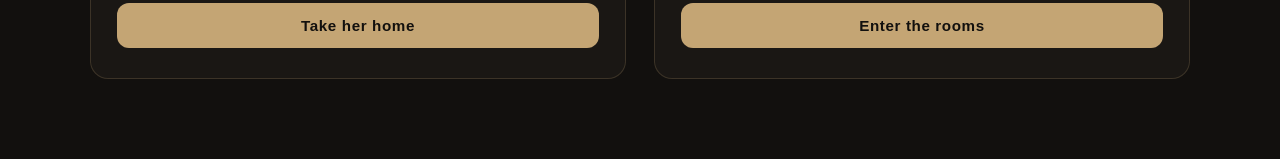
==== commit 34e41a44: "Homepage cross-promo: companion app ad cards + hero link" ====
--- a/index.html
+++ b/index.html
@@ -320,6 +320,90 @@
     padding: 36px 24px;
   }
 }
+/* ---- Cross-promo ad cards (companion + shows) ---- */
+.ads {
+  position: relative;
+  z-index: 5;
+  width: min(1100px, 94vw);
+  margin: 0 auto;
+  padding: 64px 0 80px;
+  display: grid;
+  grid-template-columns: repeat(auto-fit, minmax(300px, 1fr));
+  gap: 28px;
+}
+.ad-card {
+  background: var(--panel-bg);
+  border: 1px solid var(--border-line);
+  border-radius: 18px;
+  overflow: hidden;
+  display: flex;
+  flex-direction: column;
+}
+.ad-card img {
+  width: 100%;
+  aspect-ratio: 16 / 10;
+  object-fit: cover;
+  display: block;
+}
+.ad-body { padding: 26px 26px 30px; display: flex; flex-direction: column; gap: 14px; flex: 1; }
+.ad-kicker {
+  font-size: 0.7rem;
+  letter-spacing: 0.28em;
+  color: var(--gold);
+  text-transform: uppercase;
+}
+.ad-body h2 {
+  font-family: Georgia, 'Times New Roman', serif;
+  font-size: 1.7rem;
+  color: var(--warm-white);
+  font-weight: 500;
+}
+.ad-tag { color: var(--muted-stone); font-size: 0.95rem; line-height: 1.55; }
+.ad-list { list-style: none; display: flex; flex-direction: column; gap: 8px; }
+.ad-list li {
+  color: var(--muted-stone);
+  font-size: 0.9rem;
+  padding-left: 22px;
+  position: relative;
+  line-height: 1.5;
+}
+.ad-list li::before {
+  content: "✦";
+  position: absolute;
+  left: 0;
+  color: var(--gold);
+  font-size: 0.75rem;
+  top: 2px;
+}
+.ad-price { color: var(--warm-white); font-size: 0.95rem; }
+.ad-price strong { color: var(--gold); font-weight: 600; }
+.ad-chips { display: flex; flex-wrap: wrap; gap: 8px; }
+.ad-chips a {
+  font-size: 0.78rem;
+  color: var(--cream);
+  border: 1px solid var(--border-line);
+  border-radius: 999px;
+  padding: 7px 14px;
+  text-decoration: none;
+  transition: border-color 0.2s, color 0.2s;
+}
+.ad-chips a:hover { border-color: var(--gold); color: var(--gold); }
+.ad-cta {
+  margin-top: auto;
+  padding-top: 8px;
+  display: block;
+  text-align: center;
+  background: var(--gold);
+  color: #12100E;
+  font-weight: 700;
+  font-size: 0.95rem;
+  letter-spacing: 0.04em;
+  text-decoration: none;
+  border-radius: 12px;
+  padding: 14px 20px;
+  transition: filter 0.2s;
+}
+.ad-cta:hover { filter: brightness(1.08); }
 </style>
 </head>
 <body>
@@ -339,6 +423,51 @@
   <p class="hero-sub-title">Private sessions. Two rooms. Sign in to enter.</p>
   <p class="hero-companion">Miss me already? <a href="https://companion.lockeddoor.ai" target="_blank" rel="noopener">Take me home with you</a> — I remember everything, and I&rsquo;ll text you first. $0.99 for 100 messages.</p>
 </main>
+
+<section class="ads" id="more-chloe" aria-label="More ways to spend time with Chloe">
+  <article class="ad-card">
+    <img src="assets/chloe-companion.jpg" alt="Chloe in her room, smiling" loading="lazy">
+    <div class="ad-body">
+      <div class="ad-kicker">The app</div>
+      <h2>Take Chloe Home</h2>
+      <p class="ad-tag">She remembers everything, and she texts you first.</p>
+      <ul class="ad-list">
+        <li>Remembers your name and the little things you tell her</li>
+        <li>Texts first — checks in when you go quiet</li>
+        <li>Voice notes that sound like her</li>
+      </ul>
+      <p class="ad-price"><strong>$0.99</strong> — 100 messages to try her</p>
+      <div class="ad-chips">
+        <a href="https://companion.lockeddoor.ai" target="_blank" rel="noopener">$0.99 trial</a>
+        <a href="https://companion.lockeddoor.ai" target="_blank" rel="noopener">$9.99/mo</a>
+        <a href="https://companion.lockeddoor.ai" target="_blank" rel="noopener">$19.99/mo</a>
+        <a href="https://companion.lockeddoor.ai" target="_blank" rel="noopener">$29.99/mo</a>
+      </div>
+      <a class="ad-cta" href="https://companion.lockeddoor.ai" target="_blank" rel="noopener">Take her home</a>
+    </div>
+  </article>
+  <article class="ad-card">
+    <img src="assets/chloe-1.jpg" alt="Chloe on her webcam" loading="lazy">
+    <div class="ad-body">
+      <div class="ad-kicker">Live on this site</div>
+      <h2>Watch Her Live</h2>
+      <p class="ad-tag">Private webcam shows, right here on Keyhole.</p>
+      <ul class="ad-list">
+        <li>Free 5-minute preview to start</li>
+        <li>Private one-on-one sessions</li>
+        <li>Group shows every Friday</li>
+      </ul>
+      <p class="ad-price">Shows from <strong>$5.99</strong></p>
+      <div class="ad-chips">
+        <a href="rooms.html">Free preview</a>
+        <a href="rooms.html">10 min · $5.99</a>
+        <a href="rooms.html">15 min · $7.99</a>
+        <a href="rooms.html">30 min · $11.99</a>
+      </div>
+      <a class="ad-cta" href="rooms.html">Enter the rooms</a>
+    </div>
+  </article>
+</section>
 
 <aside class="slide-panel-overlay" id="auth-panel" aria-label="Sign in or Create Account">
   <button class="panel-close-btn" id="panel-close-btn" aria-label="Close panel">&times;</button>
